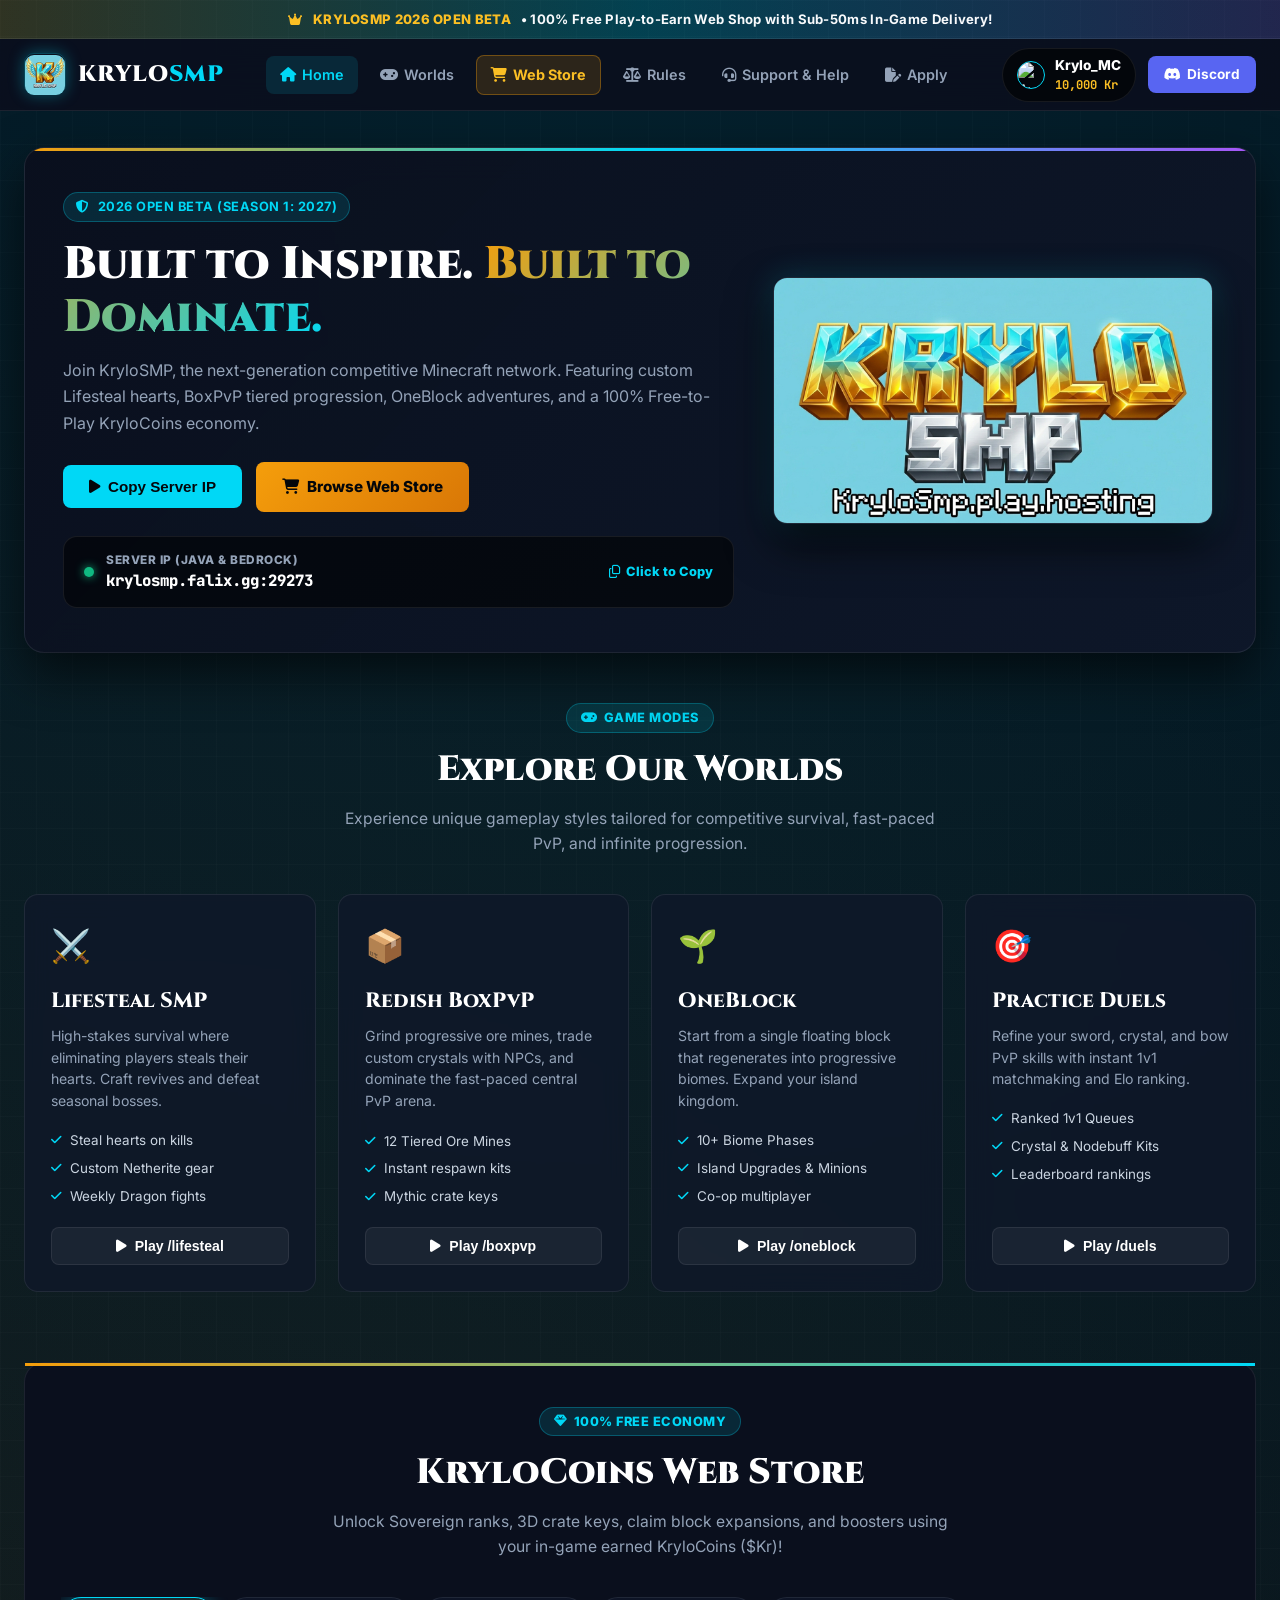
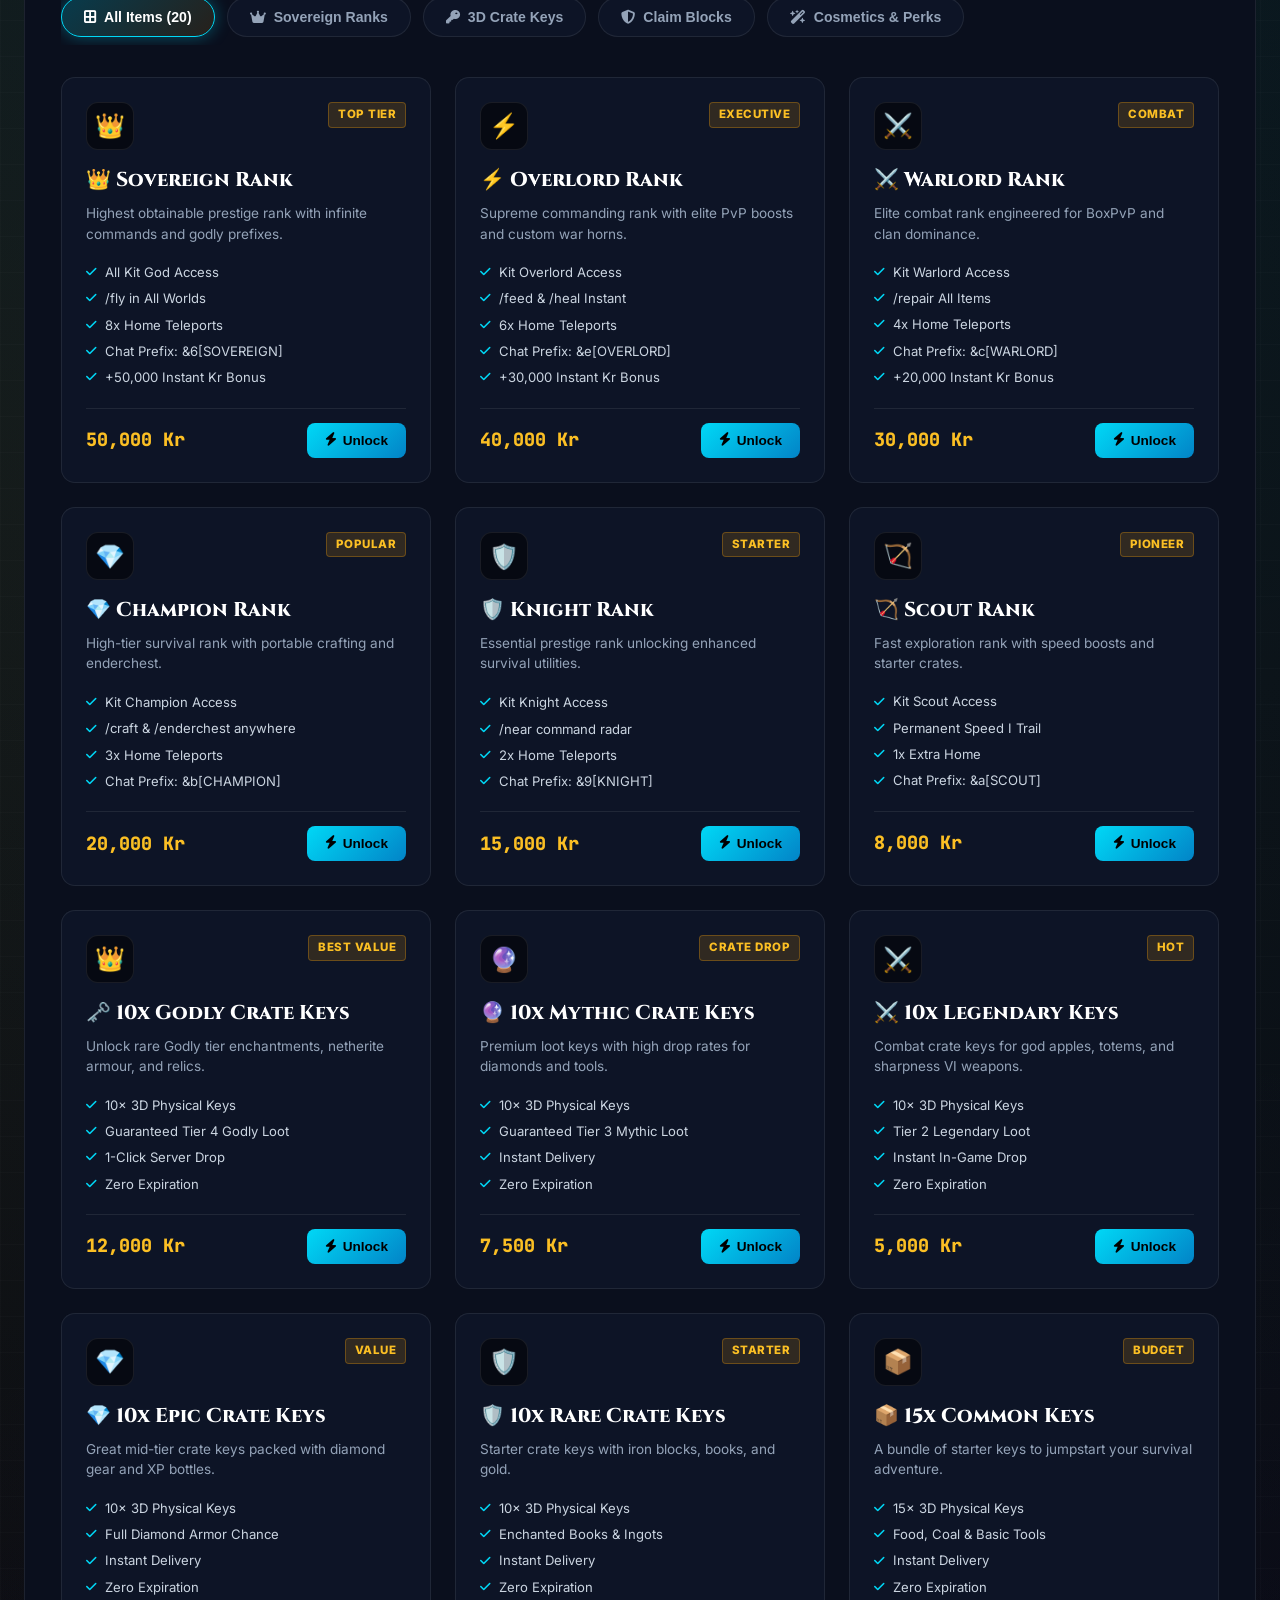
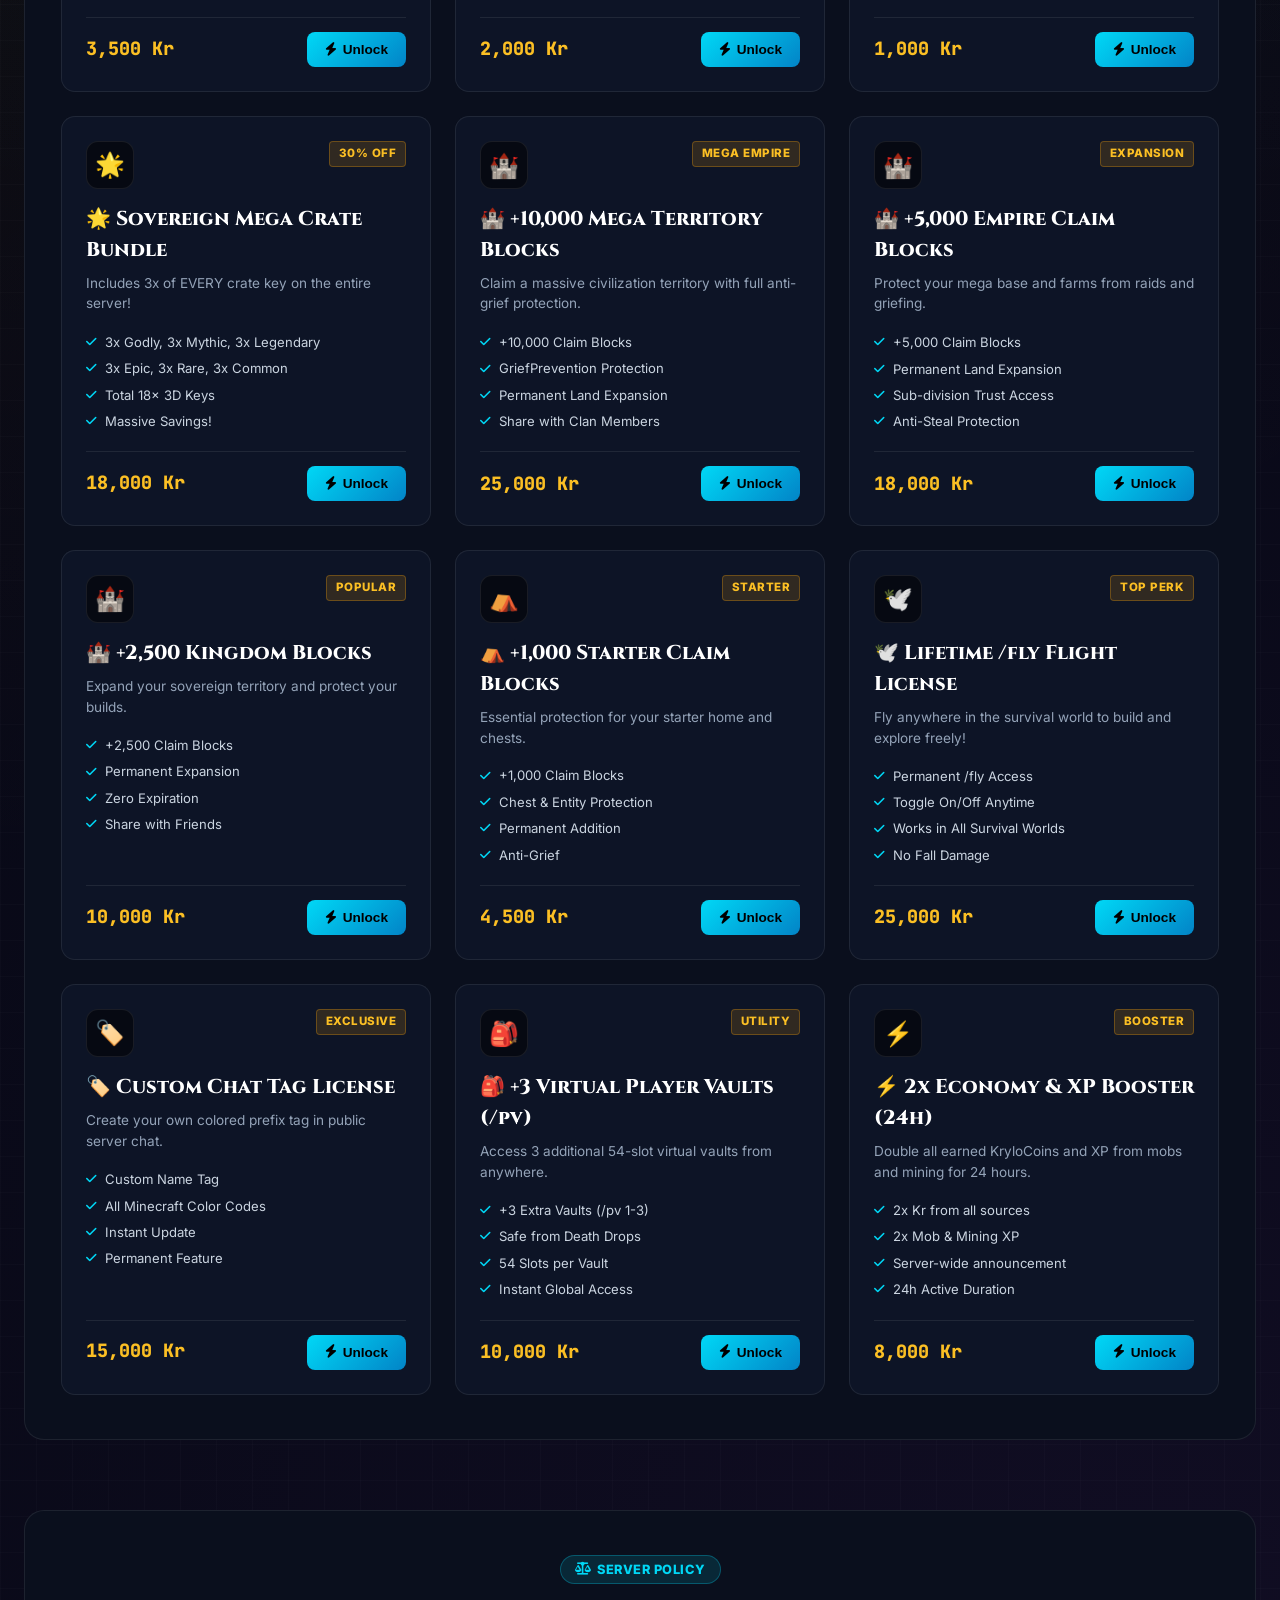
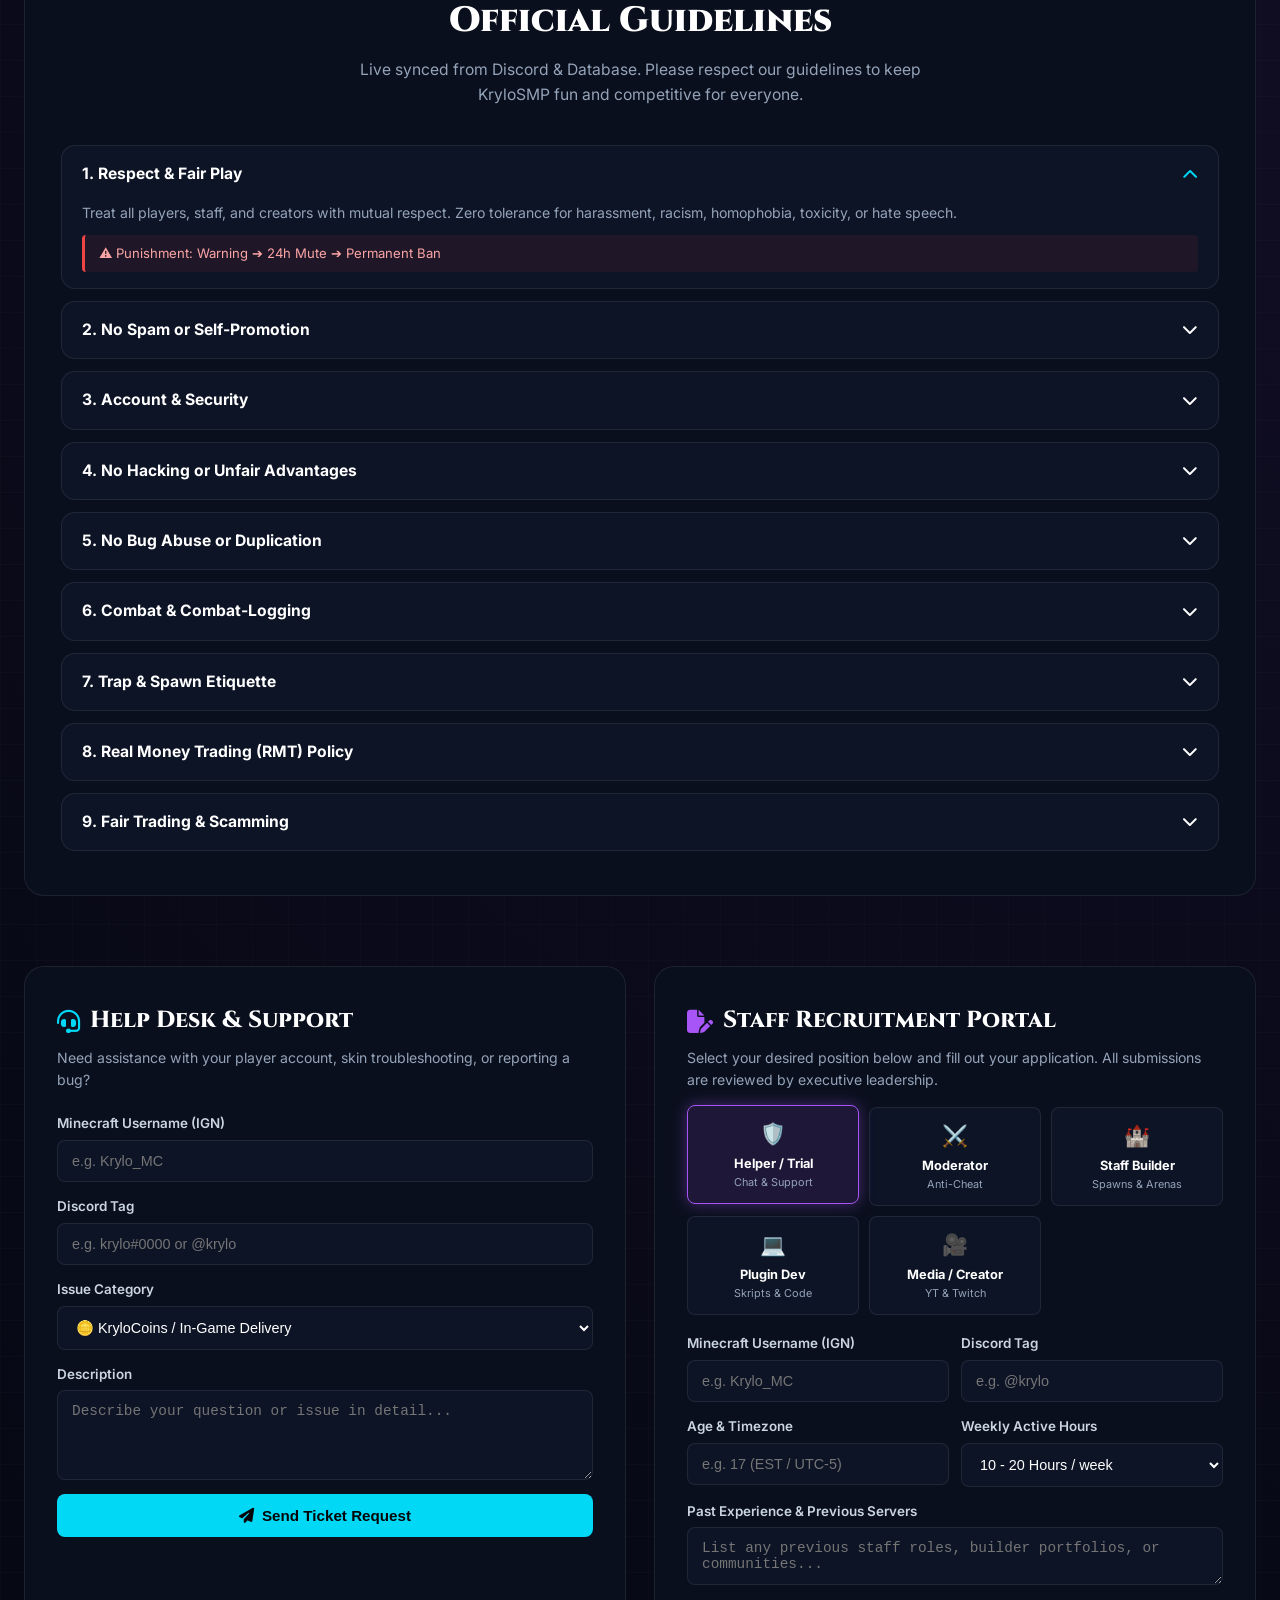
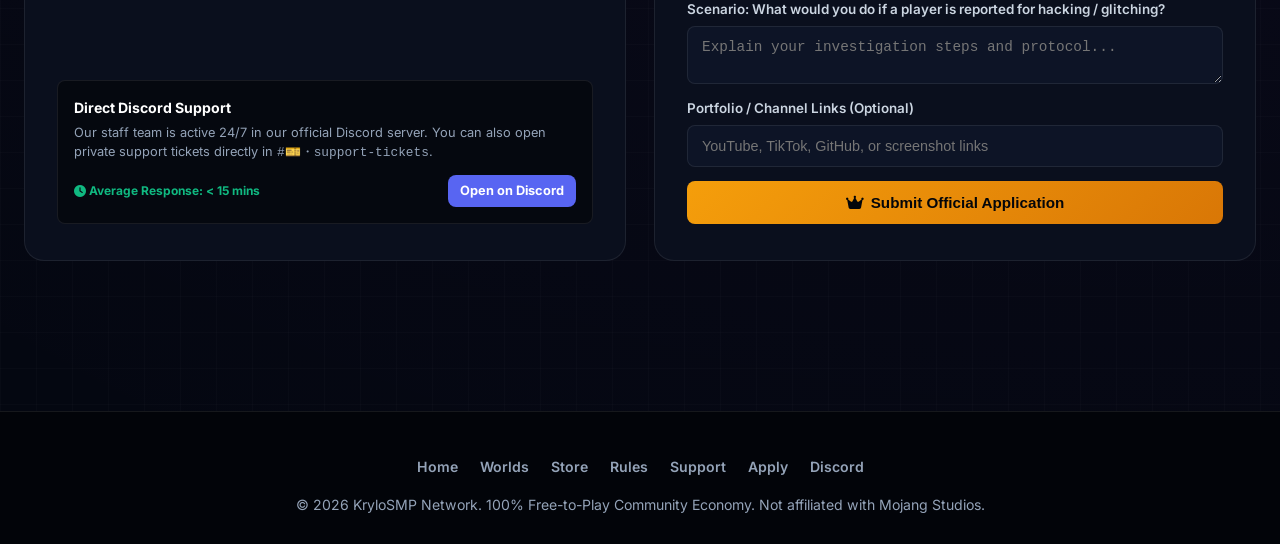
==== main-site/index.html @ c40fcbe2 "feat(store): merge official banner, 20 store items, worlds, rules, support, and recruitment portal" ====
<!DOCTYPE html>
<html lang="en">
<head>
  <meta charset="UTF-8">
  <meta name="viewport" content="width=device-width, initial-scale=1.0, maximum-scale=1.0, user-scalable=no">
  <title>KryloSMP Network | Official Minecraft Portal & Store</title>
  <link rel="icon" href="server-icon.png">
  
  <!-- Premium Fonts -->
  <link rel="preconnect" href="https://fonts.googleapis.com">
  <link rel="preconnect" href="https://fonts.gstatic.com" crossorigin>
  <link href="https://fonts.googleapis.com/css2?family=Cinzel:wght@700;800;900&family=Inter:wght@400;500;600;700;800;900&family=JetBrains+Mono:wght@500;700;800&display=swap" rel="stylesheet">
  <link rel="stylesheet" href="https://cdnjs.cloudflare.com/ajax/libs/font-awesome/6.5.1/css/all.min.css">
  <script src="https://cdn.jsdelivr.net/npm/canvas-confetti@1.9.3/dist/confetti.browser.min.js"></script>

  <style>
    :root {
      --bg-base: #040711;
      --bg-surface: #0a0f1d;
      --bg-card: rgba(15, 23, 42, 0.75);
      --bg-card-hover: rgba(30, 41, 59, 0.85);
      
      --cyan: #00d8f6;
      --cyan-light: #38bdf8;
      --cyan-soft: rgba(0, 216, 246, 0.12);
      --cyan-border: rgba(0, 216, 246, 0.28);
      --cyan-glow: rgba(0, 216, 246, 0.35);

      --gold: #f59e0b;
      --gold-light: #fbbf24;
      --gold-soft: rgba(245, 158, 11, 0.12);
      --gold-glow: rgba(245, 158, 11, 0.35);

      --purple: #a855f7;
      --purple-soft: rgba(168, 85, 247, 0.12);
      --purple-glow: rgba(168, 85, 247, 0.35);

      --green: #10b981;
      --green-glow: rgba(16, 185, 129, 0.3);
      --red: #ef4444;

      --text: #f8fafc;
      --text-muted: #94a3b8;
      --border: rgba(255, 255, 255, 0.08);
      --border-hover: rgba(0, 216, 246, 0.4);

      --radius-sm: 8px;
      --radius-md: 14px;
      --radius-lg: 20px;
      --max-w: 1280px;
    }

    * { margin: 0; padding: 0; box-sizing: border-box; -webkit-font-smoothing: antialiased; }
    html { scroll-behavior: smooth; }

    body {
      background-color: var(--bg-base);
      color: var(--text);
      font-family: 'Inter', -apple-system, sans-serif;
      min-height: 100vh;
      display: flex;
      flex-direction: column;
      overflow-x: hidden;
      line-height: 1.55;
      background-image: 
        radial-gradient(circle at 50% 0%, rgba(0, 216, 246, 0.12) 0%, transparent 50%),
        radial-gradient(circle at 10% 30%, rgba(245, 158, 11, 0.08) 0%, transparent 40%),
        radial-gradient(circle at 90% 70%, rgba(168, 85, 247, 0.08) 0%, transparent 45%),
        linear-gradient(rgba(255, 255, 255, 0.015) 1px, transparent 1px),
        linear-gradient(90deg, rgba(255, 255, 255, 0.015) 1px, transparent 1px);
      background-size: 100% 100%, 100% 100%, 100% 100%, 36px 36px, 36px 36px;
    }

    /* TOP TICKER BAR */
    .top-announcement {
      background: linear-gradient(90deg, rgba(245, 158, 11, 0.18) 0%, rgba(0, 216, 246, 0.18) 50%, rgba(168, 85, 247, 0.18) 100%);
      border-bottom: 1px solid var(--border);
      padding: 9px 16px;
      font-size: 0.82rem;
      font-weight: 700;
      text-align: center;
      display: flex;
      justify-content: center;
      align-items: center;
      gap: 10px;
      letter-spacing: 0.3px;
    }
    .top-announcement span { color: var(--gold-light); font-weight: 800; }

    /* HEADER */
    header {
      position: sticky;
      top: 0;
      z-index: 1000;
      background: rgba(10, 15, 29, 0.9);
      backdrop-filter: blur(20px);
      border-bottom: 1px solid var(--border);
      height: 72px;
      display: flex;
      align-items: center;
    }
    .nav-container {
      width: 100%;
      max-width: var(--max-w);
      margin: 0 auto;
      padding: 0 24px;
      display: flex;
      justify-content: space-between;
      align-items: center;
    }

    .brand {
      display: flex;
      align-items: center;
      gap: 12px;
      text-decoration: none;
    }
    .brand-logo {
      width: 42px;
      height: 42px;
      border-radius: 10px;
      border: 1px solid var(--cyan-border);
      box-shadow: 0 0 15px var(--cyan-glow);
      object-fit: cover;
    }
    .brand-text {
      font-family: 'Cinzel', serif;
      font-size: 1.4rem;
      font-weight: 900;
      color: #fff;
      letter-spacing: 1px;
    }
    .brand-text span { color: var(--cyan); }

    .desktop-menu {
      display: flex;
      align-items: center;
      gap: 8px;
      list-style: none;
    }
    .nav-link {
      text-decoration: none;
      color: var(--text-muted);
      font-size: 0.9rem;
      font-weight: 600;
      padding: 8px 14px;
      border-radius: var(--radius-sm);
      transition: 0.2s;
      display: flex;
      align-items: center;
      gap: 6px;
    }
    .nav-link:hover, .nav-link.active {
      color: #fff;
      background: var(--cyan-soft);
      color: var(--cyan);
    }
    .nav-link.store-btn {
      background: rgba(245, 158, 11, 0.15);
      color: var(--gold-light);
      border: 1px solid rgba(245, 158, 11, 0.35);
      font-weight: 700;
    }
    .nav-link.store-btn:hover {
      background: var(--gold);
      color: #04060a;
      box-shadow: 0 0 18px var(--gold-glow);
    }

    .nav-actions {
      display: flex;
      align-items: center;
      gap: 12px;
    }

    .user-pill {
      background: rgba(0, 0, 0, 0.6);
      border: 1px solid var(--border);
      padding: 6px 14px;
      border-radius: 30px;
      display: flex;
      align-items: center;
      gap: 10px;
      cursor: pointer;
      transition: 0.2s;
    }
    .user-pill:hover {
      border-color: var(--cyan);
      box-shadow: 0 0 15px var(--cyan-glow);
    }
    .user-avatar {
      width: 28px;
      height: 28px;
      border-radius: 50%;
      border: 1px solid var(--cyan);
      object-fit: cover;
    }
    .user-ign {
      font-size: 0.85rem;
      font-weight: 800;
      color: #fff;
    }
    .user-kc {
      font-family: 'JetBrains Mono', monospace;
      font-size: 0.76rem;
      color: var(--gold-light);
      font-weight: 700;
    }

    .btn-discord-nav {
      background: #5865F2;
      color: #fff;
      text-decoration: none;
      font-size: 0.85rem;
      font-weight: 700;
      padding: 8px 16px;
      border-radius: var(--radius-sm);
      display: inline-flex;
      align-items: center;
      gap: 6px;
      transition: 0.2s;
    }
    .btn-discord-nav:hover {
      background: #4752C4;
      box-shadow: 0 0 15px rgba(88, 101, 242, 0.4);
    }

    .btn-mobile-toggle {
      display: none;
      background: none;
      border: 1px solid var(--border);
      color: #fff;
      font-size: 1.2rem;
      padding: 8px 12px;
      border-radius: 8px;
      cursor: pointer;
    }

    .mobile-drawer {
      display: none;
      position: fixed;
      top: 72px;
      left: 0;
      width: 100%;
      background: var(--bg-surface);
      border-bottom: 1px solid var(--border);
      padding: 20px;
      flex-direction: column;
      gap: 10px;
      z-index: 999;
    }
    .mobile-drawer.active { display: flex; }
    .mobile-drawer .nav-link { font-size: 1rem; padding: 12px 16px; }

    /* MAIN */
    main {
      max-width: var(--max-w);
      width: 100%;
      margin: 0 auto;
      padding: 36px 24px 80px;
      flex: 1;
    }

    /* =================================================== */
    /* HERO BANNER SECTION (OFFICIAL BANNER INTEGRATION) */
    /* =================================================== */
    .hero-banner-card {
      background: linear-gradient(135deg, rgba(10, 15, 29, 0.95) 0%, rgba(15, 23, 42, 0.9) 100%);
      border: 1px solid var(--border);
      border-radius: var(--radius-lg);
      padding: 44px 38px;
      margin-bottom: 50px;
      display: grid;
      grid-template-columns: 1.2fr 0.8fr;
      gap: 36px;
      align-items: center;
      position: relative;
      overflow: hidden;
      backdrop-filter: blur(16px);
      box-shadow: 0 20px 50px rgba(0, 0, 0, 0.6);
    }
    .hero-banner-card::before {
      content: '';
      position: absolute;
      top: 0; left: 0; width: 100%; height: 3px;
      background: linear-gradient(90deg, var(--gold), var(--cyan), var(--purple));
    }

    .hero-badge-pill {
      display: inline-flex;
      align-items: center;
      gap: 8px;
      background: var(--cyan-soft);
      border: 1px solid var(--cyan-border);
      color: var(--cyan);
      font-size: 0.8rem;
      font-weight: 700;
      text-transform: uppercase;
      letter-spacing: 0.5px;
      padding: 4px 12px;
      border-radius: 20px;
      margin-bottom: 16px;
    }

    .hero-title {
      font-family: 'Cinzel', serif;
      font-size: 2.85rem;
      font-weight: 900;
      line-height: 1.15;
      margin-bottom: 14px;
      color: #fff;
    }
    .hero-title span {
      background: linear-gradient(135deg, #f59e0b 0%, #00d8f6 100%);
      -webkit-background-clip: text;
      -webkit-text-fill-color: transparent;
    }

    .hero-desc {
      color: var(--text-muted);
      font-size: 1rem;
      line-height: 1.65;
      margin-bottom: 26px;
    }

    .hero-cta-group {
      display: flex;
      align-items: center;
      gap: 14px;
      flex-wrap: wrap;
      margin-bottom: 24px;
    }

    .btn-primary {
      background: var(--cyan);
      color: #04060a;
      font-weight: 800;
      font-size: 0.95rem;
      padding: 13px 26px;
      border-radius: var(--radius-sm);
      text-decoration: none;
      display: inline-flex;
      align-items: center;
      gap: 8px;
      border: none;
      cursor: pointer;
      transition: all 0.2s ease;
    }
    .btn-primary:hover {
      background: #00c0dc;
      transform: translateY(-2px);
      box-shadow: 0 8px 24px var(--cyan-glow);
    }

    .btn-gold {
      background: linear-gradient(135deg, var(--gold), #d97706);
      color: #04060a;
      font-weight: 800;
      font-size: 0.95rem;
      padding: 13px 26px;
      border-radius: var(--radius-sm);
      text-decoration: none;
      display: inline-flex;
      align-items: center;
      gap: 8px;
      border: none;
      cursor: pointer;
      transition: all 0.2s ease;
    }
    .btn-gold:hover {
      transform: translateY(-2px);
      box-shadow: 0 8px 24px var(--gold-glow);
    }

    .ip-card-box {
      background: rgba(0, 0, 0, 0.55);
      border: 1px solid var(--border);
      border-radius: var(--radius-md);
      padding: 14px 20px;
      display: flex;
      justify-content: space-between;
      align-items: center;
      cursor: pointer;
      transition: 0.2s;
    }
    .ip-card-box:hover {
      border-color: var(--cyan);
      background: var(--cyan-soft);
      box-shadow: 0 0 20px var(--cyan-glow);
    }
    .ip-left {
      display: flex;
      align-items: center;
      gap: 12px;
    }
    .dot-online {
      width: 10px;
      height: 10px;
      border-radius: 50%;
      background: var(--green);
      box-shadow: 0 0 10px var(--green);
    }
    .ip-title {
      font-size: 0.74rem;
      color: var(--text-muted);
      text-transform: uppercase;
      font-weight: 800;
      letter-spacing: 0.5px;
    }
    .ip-val {
      font-family: 'JetBrains Mono', monospace;
      font-size: 0.98rem;
      font-weight: 800;
      color: #fff;
    }
    .ip-copy-btn {
      color: var(--cyan);
      font-size: 0.8rem;
      font-weight: 800;
      display: flex;
      align-items: center;
      gap: 6px;
    }

    .hero-banner-image-wrap {
      display: flex;
      justify-content: center;
      align-items: center;
      position: relative;
    }
    .hero-official-banner {
      width: 100%;
      max-width: 440px;
      border-radius: var(--radius-md);
      border: 1px solid var(--border);
      box-shadow: 0 20px 45px rgba(0, 0, 0, 0.7), 0 0 30px rgba(0, 216, 246, 0.2);
      transition: transform 0.3s ease;
      object-fit: cover;
    }
    .hero-official-banner:hover {
      transform: scale(1.02);
    }

    /* SECTION HEADERS */
    .section-head {
      text-align: center;
      margin-bottom: 38px;
    }
    .section-badge {
      display: inline-flex;
      align-items: center;
      gap: 6px;
      font-size: 0.8rem;
      font-weight: 800;
      text-transform: uppercase;
      color: var(--cyan);
      background: var(--cyan-soft);
      border: 1px solid var(--cyan-border);
      padding: 4px 14px;
      border-radius: 20px;
      margin-bottom: 10px;
      letter-spacing: 0.5px;
    }
    .section-title {
      font-family: 'Cinzel', serif;
      font-size: 2.2rem;
      font-weight: 900;
      color: #fff;
      margin-bottom: 8px;
    }
    .section-desc {
      color: var(--text-muted);
      font-size: 0.98rem;
      max-width: 620px;
      margin: 0 auto;
      line-height: 1.6;
    }

    /* =================================================== */
    /* WORLDS & GAMEMODES */
    /* =================================================== */
    .worlds-section {
      margin-bottom: 70px;
    }
    .grid-4 {
      display: grid;
      grid-template-columns: repeat(auto-fit, minmax(280px, 1fr));
      gap: 22px;
    }
    .card-mode {
      background: var(--bg-card);
      border: 1px solid var(--border);
      border-radius: var(--radius-md);
      padding: 26px;
      display: flex;
      flex-direction: column;
      justify-content: space-between;
      transition: 0.25s cubic-bezier(0.16, 1, 0.3, 1);
      backdrop-filter: blur(12px);
    }
    .card-mode:hover {
      border-color: var(--border-hover);
      transform: translateY(-5px);
      background: var(--bg-card-hover);
      box-shadow: 0 15px 35px rgba(0, 0, 0, 0.6), 0 0 20px var(--cyan-glow);
    }
    .mode-icon {
      font-size: 2rem;
      margin-bottom: 14px;
    }
    .mode-title {
      font-family: 'Cinzel', serif;
      font-size: 1.3rem;
      font-weight: 800;
      color: #fff;
      margin-bottom: 8px;
    }
    .mode-desc {
      font-size: 0.88rem;
      color: var(--text-muted);
      line-height: 1.55;
      margin-bottom: 18px;
    }
    .mode-tags {
      list-style: none;
      margin-bottom: 20px;
    }
    .mode-tags li {
      font-size: 0.84rem;
      color: #cbd5e1;
      margin-bottom: 7px;
      display: flex;
      align-items: center;
      gap: 8px;
    }
    .mode-tags li i {
      color: var(--cyan);
      font-size: 0.75rem;
    }
    .btn-card-action {
      width: 100%;
      background: rgba(255, 255, 255, 0.05);
      border: 1px solid var(--border);
      color: #fff;
      font-size: 0.88rem;
      font-weight: 700;
      padding: 10px;
      border-radius: var(--radius-sm);
      cursor: pointer;
      transition: 0.2s;
      display: inline-flex;
      align-items: center;
      justify-content: center;
      gap: 8px;
    }
    .btn-card-action:hover {
      background: var(--cyan);
      color: #04060a;
      border-color: var(--cyan);
      box-shadow: 0 0 15px var(--cyan-glow);
    }

    /* =================================================== */
    /* STORE CATALOG (PRO ORGANIZED) */
    /* =================================================== */
    .store-section {
      background: var(--bg-surface);
      border: 1px solid var(--border);
      border-radius: var(--radius-lg);
      padding: 44px 36px;
      margin-bottom: 70px;
      position: relative;
    }
    .store-section::before {
      content: '';
      position: absolute;
      top: 0; left: 0; width: 100%; height: 3px;
      background: linear-gradient(90deg, var(--gold), var(--cyan));
    }

    .category-tabs {
      display: flex;
      gap: 12px;
      margin-bottom: 32px;
      overflow-x: auto;
      padding-bottom: 8px;
    }
    .cat-btn {
      background: var(--bg-card);
      border: 1px solid var(--border);
      color: var(--text-muted);
      padding: 11px 22px;
      border-radius: 30px;
      font-size: 0.88rem;
      font-weight: 700;
      cursor: pointer;
      display: flex;
      align-items: center;
      gap: 8px;
      transition: 0.2s;
      white-space: nowrap;
    }
    .cat-btn.active, .cat-btn:hover {
      background: linear-gradient(135deg, rgba(0, 216, 246, 0.22) 0%, rgba(245, 158, 11, 0.12) 100%);
      border-color: var(--cyan);
      color: #fff;
      box-shadow: 0 0 16px var(--cyan-glow);
    }

    .store-grid {
      display: grid;
      grid-template-columns: repeat(auto-fill, minmax(285px, 1fr));
      gap: 24px;
    }
    .product-card {
      background: var(--bg-card);
      border: 1px solid var(--border);
      border-radius: var(--radius-md);
      padding: 24px;
      display: flex;
      flex-direction: column;
      justify-content: space-between;
      position: relative;
      transition: 0.25s cubic-bezier(0.16, 1, 0.3, 1);
      backdrop-filter: blur(12px);
    }
    .product-card:hover {
      transform: translateY(-5px);
      border-color: var(--border-hover);
      box-shadow: 0 15px 35px rgba(0, 0, 0, 0.7), 0 0 20px var(--cyan-glow);
      background: var(--bg-card-hover);
    }

    .p-header {
      display: flex;
      justify-content: space-between;
      align-items: flex-start;
      margin-bottom: 14px;
    }
    .p-icon {
      width: 48px;
      height: 48px;
      border-radius: 12px;
      background: rgba(0, 0, 0, 0.5);
      border: 1px solid var(--border);
      display: flex;
      align-items: center;
      justify-content: center;
      font-size: 1.5rem;
    }
    .p-tag {
      font-size: 0.72rem;
      font-weight: 800;
      padding: 3px 9px;
      border-radius: 4px;
      background: rgba(245, 158, 11, 0.15);
      color: var(--gold-light);
      border: 1px solid rgba(245, 158, 11, 0.3);
      text-transform: uppercase;
      letter-spacing: 0.5px;
    }

    .p-title {
      font-family: 'Cinzel', serif;
      font-size: 1.25rem;
      font-weight: 800;
      color: #fff;
      margin-bottom: 8px;
    }
    .p-desc {
      font-size: 0.85rem;
      color: var(--text-muted);
      line-height: 1.5;
      margin-bottom: 18px;
      flex: 1;
    }

    .p-perks-list {
      list-style: none;
      margin-bottom: 20px;
      display: flex;
      flex-direction: column;
      gap: 6px;
    }
    .p-perks-list li {
      font-size: 0.82rem;
      color: #cbd5e1;
      display: flex;
      align-items: center;
      gap: 8px;
    }
    .p-perks-list li i {
      color: var(--cyan);
      font-size: 0.75rem;
    }

    .p-price-row {
      display: flex;
      justify-content: space-between;
      align-items: center;
      padding-top: 14px;
      border-top: 1px solid var(--border);
    }
    .p-price-kc {
      font-family: 'JetBrains Mono', monospace;
      font-size: 1.15rem;
      font-weight: 800;
      color: var(--gold-light);
    }
    .btn-buy {
      background: linear-gradient(135deg, #00d8f6 0%, #0284c7 100%);
      color: #000;
      border: none;
      padding: 10px 18px;
      border-radius: var(--radius-sm);
      font-size: 0.85rem;
      font-weight: 800;
      cursor: pointer;
      display: flex;
      align-items: center;
      gap: 6px;
      transition: 0.2s;
    }
    .btn-buy:hover {
      filter: brightness(1.1);
      box-shadow: 0 0 15px var(--cyan-glow);
      transform: translateY(-1px);
    }

    /* =================================================== */
    /* RULES & POLICY SECTION */
    /* =================================================== */
    .rules-section {
      background: var(--bg-surface);
      border: 1px solid var(--border);
      border-radius: var(--radius-lg);
      padding: 44px 36px;
      margin-bottom: 70px;
    }
    .rules-list {
      display: flex;
      flex-direction: column;
      gap: 12px;
      margin-top: 24px;
    }
    .rule-card {
      background: var(--bg-card);
      border: 1px solid var(--border);
      border-radius: var(--radius-md);
      overflow: hidden;
      transition: 0.2s;
    }
    .rule-head {
      padding: 16px 20px;
      display: flex;
      justify-content: space-between;
      align-items: center;
      cursor: pointer;
      font-weight: 700;
      font-size: 0.98rem;
      color: #fff;
    }
    .rule-head:hover { color: var(--cyan); }
    .rule-body {
      padding: 0 20px 16px;
      font-size: 0.88rem;
      color: var(--text-muted);
      line-height: 1.6;
      display: none;
    }
    .rule-card.open .rule-body { display: block; }
    .rule-card.open .rule-icon { transform: rotate(180deg); color: var(--cyan); }
    .penalty-box {
      background: rgba(239, 68, 68, 0.08);
      border-left: 3px solid var(--red);
      padding: 8px 14px;
      border-radius: 4px;
      margin-top: 10px;
      color: #fca5a5;
      font-size: 0.82rem;
    }

    /* =================================================== */
    /* SPLIT GRID: SUPPORT & RECRUITMENT */
    /* =================================================== */
    .split-grid-2 {
      display: grid;
      grid-template-columns: 1fr 1fr;
      gap: 28px;
      margin-bottom: 70px;
    }
    .panel-box {
      background: var(--bg-surface);
      border: 1px solid var(--border);
      border-radius: var(--radius-lg);
      padding: 36px 32px;
      display: flex;
      flex-direction: column;
      justify-content: space-between;
    }
    .panel-box h3 {
      font-family: 'Cinzel', serif;
      font-size: 1.45rem;
      font-weight: 800;
      color: #fff;
      margin-bottom: 8px;
      display: flex;
      align-items: center;
      gap: 10px;
    }

    .form-group {
      display: flex;
      flex-direction: column;
      gap: 6px;
      margin-bottom: 14px;
    }
    .form-group label {
      font-size: 0.84rem;
      font-weight: 600;
      color: #cbd5e1;
    }
    .form-group input, .form-group select, .form-group textarea {
      background: var(--bg-card);
      border: 1px solid var(--border);
      border-radius: var(--radius-sm);
      padding: 12px 14px;
      color: #fff;
      font-size: 0.9rem;
      outline: none;
      transition: 0.2s;
    }
    .form-group input:focus, .form-group select:focus, .form-group textarea:focus {
      border-color: var(--cyan);
      box-shadow: 0 0 12px var(--cyan-soft);
    }

    /* Roles Selection in Apply */
    .role-selection-grid {
      display: grid;
      grid-template-columns: repeat(auto-fit, minmax(130px, 1fr));
      gap: 10px;
      margin-bottom: 18px;
    }
    .role-option-card {
      background: var(--bg-card);
      border: 1px solid var(--border);
      border-radius: var(--radius-sm);
      padding: 12px 8px;
      cursor: pointer;
      text-align: center;
      transition: all 0.2s ease;
    }
    .role-option-card:hover, .role-option-card.selected {
      border-color: var(--purple);
      background: var(--purple-soft);
      transform: translateY(-2px);
    }
    .role-option-card.selected {
      box-shadow: 0 0 15px rgba(168, 85, 247, 0.4);
    }
    .role-icon { font-size: 1.3rem; margin-bottom: 4px; }
    .role-title { font-size: 0.8rem; font-weight: 700; color: #fff; }
    .role-sub { font-size: 0.68rem; color: var(--text-muted); }

    /* CHECKOUT / SYNC MODAL */
    .modal-overlay {
      display: none;
      position: fixed;
      top: 0; left: 0; width: 100%; height: 100%;
      background: rgba(0, 0, 0, 0.85);
      backdrop-filter: blur(8px);
      z-index: 2000;
      justify-content: center;
      align-items: center;
      padding: 20px;
    }
    .modal-overlay.active { display: flex; }
    .modal-card {
      background: var(--bg-surface);
      border: 1px solid var(--border);
      border-radius: var(--radius-lg);
      padding: 36px 30px;
      max-width: 480px;
      width: 100%;
      position: relative;
      box-shadow: 0 25px 50px rgba(0, 0, 0, 0.8), 0 0 30px rgba(0, 216, 246, 0.25);
      animation: modalFadeIn 0.25s ease;
    }
    @keyframes modalFadeIn {
      from { transform: scale(0.95); opacity: 0; }
      to { transform: scale(1); opacity: 1; }
    }
    .modal-close {
      position: absolute;
      top: 18px; right: 18px;
      background: none; border: none;
      color: var(--text-muted); font-size: 1.3rem;
      cursor: pointer;
    }
    .modal-close:hover { color: #fff; }

    /* TOAST FEEDBACK */
    .toast-tray {
      position: fixed;
      bottom: 24px;
      right: 24px;
      z-index: 3000;
      display: flex;
      flex-direction: column;
      gap: 10px;
    }
    .toast {
      background: var(--bg-card);
      border: 1px solid var(--cyan-border);
      padding: 14px 20px;
      border-radius: var(--radius-sm);
      color: #fff;
      font-size: 0.88rem;
      display: flex;
      align-items: center;
      gap: 10px;
      box-shadow: 0 10px 30px rgba(0, 0, 0, 0.8);
      animation: toastIn 0.2s ease;
    }
    @keyframes toastIn {
      from { transform: translateY(12px); opacity: 0; }
      to { transform: translateY(0); opacity: 1; }
    }

    /* FOOTER */
    footer {
      border-top: 1px solid var(--border);
      padding: 44px 20px 28px;
      background: #020409;
      text-align: center;
      color: var(--text-muted);
      font-size: 0.88rem;
    }
    .f-links {
      display: flex;
      justify-content: center;
      gap: 22px;
      margin-bottom: 16px;
      flex-wrap: wrap;
    }
    .f-links a {
      color: var(--text-muted);
      text-decoration: none;
      font-weight: 600;
      transition: color 0.2s;
    }
    .f-links a:hover { color: var(--cyan); }

    /* RESPONSIVE */
    @media (max-width: 992px) {
      .hero-banner-card { grid-template-columns: 1fr; padding: 36px 24px; text-align: center; }
      .hero-cta-group { justify-content: center; }
      .hero-banner-image-wrap { display: none; }
      .split-grid-2 { grid-template-columns: 1fr; }
      .desktop-menu { display: none; }
      .btn-mobile-toggle { display: block; }
    }
    @media (max-width: 640px) {
      .hero-title { font-size: 2.1rem; }
      .section-title { font-size: 1.7rem; }
      .store-section, .rules-section, .panel-box { padding: 26px 18px; }
      .nav-actions .btn-discord-nav { display: none; }
    }
  </style>
</head>
<body>

  <!-- TOP TICKER -->
  <div class="top-announcement">
    <i class="fa-solid fa-crown" style="color: var(--gold-light);"></i>
    <span>KRYLOSMP 2026 OPEN BETA</span> • 100% Free Play-to-Earn Web Shop with Sub-50ms In-Game Delivery!
  </div>

  <!-- HEADER -->
  <header>
    <div class="nav-container">
      <a href="#home" class="brand">
        <img src="server-icon.png" alt="KryloSMP Logo" class="brand-logo">
        <div class="brand-text">KRYLO<span>SMP</span></div>
      </a>

      <!-- Desktop Nav -->
      <ul class="desktop-menu">
        <li><a href="#home" class="nav-link active"><i class="fa-solid fa-house"></i> Home</a></li>
        <li><a href="#worlds" class="nav-link"><i class="fa-solid fa-gamepad"></i> Worlds</a></li>
        <li><a href="#store" class="nav-link store-btn"><i class="fa-solid fa-cart-shopping"></i> Web Store</a></li>
        <li><a href="#rules" class="nav-link"><i class="fa-solid fa-scale-balanced"></i> Rules</a></li>
        <li><a href="#support" class="nav-link"><i class="fa-solid fa-headset"></i> Support & Help</a></li>
        <li><a href="#apply" class="nav-link"><i class="fa-solid fa-file-pen"></i> Apply</a></li>
      </ul>

      <!-- Nav Actions -->
      <div class="nav-actions">
        <div class="user-pill" onclick="openAuthModal()" title="Click to Switch / Sync Minecraft IGN">
          <img id="navAvatar" src="https://mc-heads.net/avatar/Krylo_MC/28" alt="Avatar" class="user-avatar">
          <div>
            <div class="user-ign" id="navIgn">Krylo_MC</div>
            <div class="user-kc" id="navKc">10,000 Kr</div>
          </div>
        </div>

        <a href="https://discord.gg/6vrEDTu3bx" target="_blank" class="btn-discord-nav">
          <i class="fa-brands fa-discord"></i> Discord
        </a>
        <button class="btn-mobile-toggle" onclick="toggleMobileNav()"><i class="fa-solid fa-bars"></i></button>
      </div>
    </div>
  </header>

  <!-- Mobile Drawer -->
  <div class="mobile-drawer" id="mobileDrawer">
    <a href="#home" class="nav-link" onclick="toggleMobileNav()"><i class="fa-solid fa-house"></i> Home</a>
    <a href="#worlds" class="nav-link" onclick="toggleMobileNav()"><i class="fa-solid fa-gamepad"></i> Worlds</a>
    <a href="#store" class="nav-link store-btn" onclick="toggleMobileNav()"><i class="fa-solid fa-cart-shopping"></i> Web Store</a>
    <a href="#rules" class="nav-link" onclick="toggleMobileNav()"><i class="fa-solid fa-scale-balanced"></i> Rules</a>
    <a href="#support" class="nav-link" onclick="toggleMobileNav()"><i class="fa-solid fa-headset"></i> Support & Help</a>
    <a href="#apply" class="nav-link" onclick="toggleMobileNav()"><i class="fa-solid fa-file-pen"></i> Apply for Staff</a>
    <a href="https://discord.gg/6vrEDTu3bx" target="_blank" class="btn-discord-nav" style="justify-content: center; margin-top: 10px;">
      <i class="fa-brands fa-discord"></i> Join Official Discord
    </a>
  </div>

  <main>
    <!-- ========================================== -->
    <!-- HERO SECTION (OFFICIAL BANNER INTEGRATION) -->
    <!-- ========================================== -->
    <section class="hero-banner-card" id="home">
      <div>
        <div class="hero-badge-pill">
          <i class="fa-solid fa-shield-halved"></i> 2026 Open Beta (Season 1: 2027)
        </div>
        <h1 class="hero-title">Built to Inspire. <span>Built to Dominate.</span></h1>
        <p class="hero-desc">Join KryloSMP, the next-generation competitive Minecraft network. Featuring custom Lifesteal hearts, BoxPvP tiered progression, OneBlock adventures, and a 100% Free-to-Play KryloCoins economy.</p>
        
        <div class="hero-cta-group">
          <button class="btn-primary" onclick="copyIp()">
            <i class="fa-solid fa-play"></i> Copy Server IP
          </button>
          <a href="#store" class="btn-gold">
            <i class="fa-solid fa-cart-shopping"></i> Browse Web Store
          </a>
        </div>

        <div class="ip-card-box" onclick="copyIp()" title="Click to copy server IP">
          <div class="ip-left">
            <div class="dot-online"></div>
            <div>
              <div class="ip-title">Server IP (Java & Bedrock)</div>
              <div class="ip-val" id="serverIpDisplay">krylosmp.falix.gg:29273</div>
            </div>
          </div>
          <div class="ip-copy-btn"><i class="fa-regular fa-copy"></i> Click to Copy</div>
        </div>
      </div>

      <div class="hero-banner-image-wrap">
        <img src="official_banner.jpg" alt="KryloSMP Official Banner" class="hero-official-banner" onerror="this.src='logo_wings.jpg'">
      </div>
    </section>

    <!-- ========================================== -->
    <!-- WORLDS SECTION -->
    <!-- ========================================== -->
    <section class="worlds-section" id="worlds">
      <div class="section-head">
        <span class="section-badge"><i class="fa-solid fa-gamepad"></i> Game Modes</span>
        <h2 class="section-title">Explore Our Worlds</h2>
        <p class="section-desc">Experience unique gameplay styles tailored for competitive survival, fast-paced PvP, and infinite progression.</p>
      </div>

      <div class="grid-4">
        <!-- ⚔️ Lifesteal SMP -->
        <div class="card-mode">
          <div>
            <div class="mode-icon">⚔️</div>
            <h3 class="mode-title">Lifesteal SMP</h3>
            <p class="mode-desc">High-stakes survival where eliminating players steals their hearts. Craft revives and defeat seasonal bosses.</p>
            <ul class="mode-tags">
              <li><i class="fa-solid fa-check"></i> Steal hearts on kills</li>
              <li><i class="fa-solid fa-check"></i> Custom Netherite gear</li>
              <li><i class="fa-solid fa-check"></i> Weekly Dragon fights</li>
            </ul>
          </div>
          <button class="btn-card-action" onclick="copyIp()"><i class="fa-solid fa-play"></i> Play /lifesteal</button>
        </div>

        <!-- 📦 BoxPvP -->
        <div class="card-mode">
          <div>
            <div class="mode-icon">📦</div>
            <h3 class="mode-title">Redish BoxPvP</h3>
            <p class="mode-desc">Grind progressive ore mines, trade custom crystals with NPCs, and dominate the fast-paced central PvP arena.</p>
            <ul class="mode-tags">
              <li><i class="fa-solid fa-check"></i> 12 Tiered Ore Mines</li>
              <li><i class="fa-solid fa-check"></i> Instant respawn kits</li>
              <li><i class="fa-solid fa-check"></i> Mythic crate keys</li>
            </ul>
          </div>
          <button class="btn-card-action" onclick="copyIp()"><i class="fa-solid fa-play"></i> Play /boxpvp</button>
        </div>

        <!-- 🌱 OneBlock -->
        <div class="card-mode">
          <div>
            <div class="mode-icon">🌱</div>
            <h3 class="mode-title">OneBlock</h3>
            <p class="mode-desc">Start from a single floating block that regenerates into progressive biomes. Expand your island kingdom.</p>
            <ul class="mode-tags">
              <li><i class="fa-solid fa-check"></i> 10+ Biome Phases</li>
              <li><i class="fa-solid fa-check"></i> Island Upgrades & Minions</li>
              <li><i class="fa-solid fa-check"></i> Co-op multiplayer</li>
            </ul>
          </div>
          <button class="btn-card-action" onclick="copyIp()"><i class="fa-solid fa-play"></i> Play /oneblock</button>
        </div>

        <!-- 🎯 Practice Duels -->
        <div class="card-mode">
          <div>
            <div class="mode-icon">🎯</div>
            <h3 class="mode-title">Practice Duels</h3>
            <p class="mode-desc">Refine your sword, crystal, and bow PvP skills with instant 1v1 matchmaking and Elo ranking.</p>
            <ul class="mode-tags">
              <li><i class="fa-solid fa-check"></i> Ranked 1v1 Queues</li>
              <li><i class="fa-solid fa-check"></i> Crystal & Nodebuff Kits</li>
              <li><i class="fa-solid fa-check"></i> Leaderboard rankings</li>
            </ul>
          </div>
          <button class="btn-card-action" onclick="copyIp()"><i class="fa-solid fa-play"></i> Play /duels</button>
        </div>
      </div>
    </section>

    <!-- ========================================== -->
    <!-- STORE CATALOG SECTION (PRO ORGANIZED) -->
    <!-- ========================================== -->
    <section class="store-section" id="store">
      <div class="section-head">
        <span class="section-badge"><i class="fa-solid fa-gem"></i> 100% Free Economy</span>
        <h2 class="section-title">KryloCoins Web Store</h2>
        <p class="section-desc">Unlock Sovereign ranks, 3D crate keys, claim block expansions, and boosters using your in-game earned KryloCoins ($Kr)!</p>
      </div>

      <!-- Category Filter Tabs -->
      <div class="category-tabs">
        <button class="cat-btn active" onclick="filterCategory('all', this)"><i class="fa-solid fa-border-all"></i> All Items (20)</button>
        <button class="cat-btn" onclick="filterCategory('ranks', this)"><i class="fa-solid fa-crown"></i> Sovereign Ranks</button>
        <button class="cat-btn" onclick="filterCategory('keys', this)"><i class="fa-solid fa-key"></i> 3D Crate Keys</button>
        <button class="cat-btn" onclick="filterCategory('claims', this)"><i class="fa-solid fa-shield-halved"></i> Claim Blocks</button>
        <button class="cat-btn" onclick="filterCategory('perks', this)"><i class="fa-solid fa-wand-magic-sparkles"></i> Cosmetics & Perks</button>
      </div>

      <!-- Store Grid -->
      <div class="store-grid" id="productGrid">
        <!-- Rendered dynamically by JavaScript -->
      </div>
    </section>

    <!-- ========================================== -->
    <!-- RULES & OFFICIAL GUIDELINES -->
    <!-- ========================================== -->
    <section class="rules-section" id="rules">
      <div class="section-head">
        <span class="section-badge"><i class="fa-solid fa-scale-balanced"></i> Server Policy</span>
        <h2 class="section-title">Official Guidelines</h2>
        <p class="section-desc">Live synced from Discord & Database. Please respect our guidelines to keep KryloSMP fun and competitive for everyone.</p>
      </div>

      <div class="rules-list" id="rulesContainer">
        <!-- 1. Respect & Fair Play -->
        <div class="rule-card open">
          <div class="rule-head" onclick="toggleRule(this)">
            <span>1. Respect & Fair Play</span>
            <i class="fa-solid fa-chevron-down rule-icon"></i>
          </div>
          <div class="rule-body">
            Treat all players, staff, and creators with mutual respect. Zero tolerance for harassment, racism, homophobia, toxicity, or hate speech.
            <div class="penalty-box">⚠️ Punishment: Warning ➔ 24h Mute ➔ Permanent Ban</div>
          </div>
        </div>

        <!-- 2. No Spam or Self-Promotion -->
        <div class="rule-card">
          <div class="rule-head" onclick="toggleRule(this)">
            <span>2. No Spam or Self-Promotion</span>
            <i class="fa-solid fa-chevron-down rule-icon"></i>
          </div>
          <div class="rule-body">
            Advertising other servers, unsolicited DMs, repetitive chat spam, and referral links are strictly prohibited.
            <div class="penalty-box">⚠️ Punishment: 12h Mute ➔ Permanent Mute</div>
          </div>
        </div>

        <!-- 3. Account & Security -->
        <div class="rule-card">
          <div class="rule-head" onclick="toggleRule(this)">
            <span>3. Account & Security</span>
            <i class="fa-solid fa-chevron-down rule-icon"></i>
          </div>
          <div class="rule-body">
            You are fully responsible for your account. Compromised accounts, ban evasion with alt accounts, and sharing logins are not permitted.
            <div class="penalty-box">⚠️ Punishment: Blacklist & IP Ban</div>
          </div>
        </div>

        <!-- 4. No Hacking or Unfair Advantages -->
        <div class="rule-card">
          <div class="rule-head" onclick="toggleRule(this)">
            <span>4. No Hacking or Unfair Advantages</span>
            <i class="fa-solid fa-chevron-down rule-icon"></i>
          </div>
          <div class="rule-body">
            X-Ray texture packs, Killaura, Fly, Speed, Auto-clickers (>15 CPS), Baritone bots, and unapproved mods are strictly banned.
            <div class="penalty-box">⚠️ Punishment: Instant 30-Day Ban ➔ Permanent Blacklist</div>
          </div>
        </div>

        <!-- 5. No Bug Abuse or Duplication -->
        <div class="rule-card">
          <div class="rule-head" onclick="toggleRule(this)">
            <span>5. No Bug Abuse or Duplication</span>
            <i class="fa-solid fa-chevron-down rule-icon"></i>
          </div>
          <div class="rule-body">
            Exploiting game glitches, item duping, crash exploits, or glitching through world borders is strictly forbidden. Disclose bugs in #support for massive rewards.
            <div class="penalty-box">⚠️ Punishment: Inventory Wipe + Permanent Ban</div>
          </div>
        </div>

        <!-- 6. Combat & Combat-Logging -->
        <div class="rule-card">
          <div class="rule-head" onclick="toggleRule(this)">
            <span>6. Combat & Combat-Logging</span>
            <i class="fa-solid fa-chevron-down rule-icon"></i>
          </div>
          <div class="rule-body">
            Disconnecting, teleporting, or quitting while in active PvP combat triggers automatic death and heart loss via our combat tag engine.
            <div class="penalty-box">⚠️ Punishment: Automatic Combat-Death & Heart Loss</div>
          </div>
        </div>

        <!-- 7. Trap & Spawn Etiquette -->
        <div class="rule-card">
          <div class="rule-head" onclick="toggleRule(this)">
            <span>7. Trap & Spawn Etiquette</span>
            <i class="fa-solid fa-chevron-down rule-icon"></i>
          </div>
          <div class="rule-body">
            Spawn trapping portals, killing players immediately at neutral hub warps, or building lag machines is prohibited.
            <div class="penalty-box">⚠️ Punishment: Structure Removal + 3-Day Ban</div>
          </div>
        </div>

        <!-- 8. Real Money Trading (RMT) Policy -->
        <div class="rule-card">
          <div class="rule-head" onclick="toggleRule(this)">
            <span>8. Real Money Trading (RMT) Policy</span>
            <i class="fa-solid fa-chevron-down rule-icon"></i>
          </div>
          <div class="rule-body">
            Trading in-game items, hearts, or KryloCoins (KC) for real-world currency outside official web links is strictly prohibited.
            <div class="penalty-box">⚠️ Punishment: Permanent Account Ban</div>
          </div>
        </div>

        <!-- 9. Fair Trading & Scamming -->
        <div class="rule-card">
          <div class="rule-head" onclick="toggleRule(this)">
            <span>9. Fair Trading & Scamming</span>
            <i class="fa-solid fa-chevron-down rule-icon"></i>
          </div>
          <div class="rule-body">
            Scamming players during agreed item trades or auction transactions is punishable.
            <div class="penalty-box">⚠️ Punishment: Trade Reversal + 7-Day Ban</div>
          </div>
        </div>
      </div>
    </section>

    <!-- ========================================== -->
    <!-- SUPPORT & RECRUITMENT SPLIT GRID -->
    <!-- ========================================== -->
    <div class="split-grid-2">
      <!-- 🎧 Support Desk -->
      <div class="panel-box" id="support">
        <div>
          <h3><i class="fa-solid fa-headset" style="color: var(--cyan);"></i> Help Desk & Support</h3>
          <p style="font-size: 0.88rem; color: var(--text-muted); margin-bottom: 22px;">Need assistance with your player account, skin troubleshooting, or reporting a bug?</p>

          <form onsubmit="submitSupportTicket(event)">
            <div class="form-group">
              <label>Minecraft Username (IGN)</label>
              <input type="text" id="ticketIgn" placeholder="e.g. Krylo_MC" required>
            </div>
            <div class="form-group">
              <label>Discord Tag</label>
              <input type="text" id="ticketDiscord" placeholder="e.g. krylo#0000 or @krylo" required>
            </div>
            <div class="form-group">
              <label>Issue Category</label>
              <select id="ticketCategory" required>
                <option value="delivery">🪙 KryloCoins / In-Game Delivery</option>
                <option value="account">👤 Account / Skin Loading</option>
                <option value="bug">🐛 Bug Report / Exploit Disclosure</option>
                <option value="general">❓ General Question</option>
              </select>
            </div>
            <div class="form-group">
              <label>Description</label>
              <textarea id="ticketDesc" rows="4" placeholder="Describe your question or issue in detail..." required></textarea>
            </div>

            <button type="submit" class="btn-primary" style="width: 100%; justify-content: center; padding: 13px;">
              <i class="fa-solid fa-paper-plane"></i> Send Ticket Request
            </button>
          </form>
        </div>

        <div style="margin-top: 26px; padding: 16px; background: rgba(0, 0, 0, 0.45); border: 1px solid var(--border); border-radius: var(--radius-sm);">
          <div style="font-weight: 700; font-size: 0.88rem; color: #fff; margin-bottom: 4px;">Direct Discord Support</div>
          <p style="font-size: 0.8rem; color: var(--text-muted); margin-bottom: 12px;">Our staff team is active 24/7 in our official Discord server. You can also open private support tickets directly in <code>#🎫・support-tickets</code>.</p>
          <div style="display: flex; justify-content: space-between; align-items: center;">
            <span style="font-size: 0.75rem; color: var(--green); font-weight: 700;"><i class="fa-solid fa-clock"></i> Average Response: &lt; 15 mins</span>
            <a href="https://discord.gg/6vrEDTu3bx" target="_blank" class="btn-discord-nav" style="padding: 6px 12px; font-size: 0.8rem;">
              Open on Discord
            </a>
          </div>
        </div>
      </div>

      <!-- 📝 Recruitment Portal -->
      <div class="panel-box" id="apply">
        <div>
          <h3><i class="fa-solid fa-file-pen" style="color: var(--purple);"></i> Staff Recruitment Portal</h3>
          <p style="font-size: 0.88rem; color: var(--text-muted); margin-bottom: 16px;">Select your desired position below and fill out your application. All submissions are reviewed by executive leadership.</p>

          <!-- Roles Selection -->
          <div class="role-selection-grid">
            <div class="role-option-card selected" onclick="selectRole('Helper', this)">
              <div class="role-icon">🛡️</div>
              <div class="role-title">Helper / Trial</div>
              <div class="role-sub">Chat & Support</div>
            </div>
            <div class="role-option-card" onclick="selectRole('Moderator', this)">
              <div class="role-icon">⚔️</div>
              <div class="role-title">Moderator</div>
              <div class="role-sub">Anti-Cheat</div>
            </div>
            <div class="role-option-card" onclick="selectRole('Builder', this)">
              <div class="role-icon">🏰</div>
              <div class="role-title">Staff Builder</div>
              <div class="role-sub">Spawns & Arenas</div>
            </div>
            <div class="role-option-card" onclick="selectRole('Developer', this)">
              <div class="role-icon">💻</div>
              <div class="role-title">Plugin Dev</div>
              <div class="role-sub">Skripts & Code</div>
            </div>
            <div class="role-option-card" onclick="selectRole('Creator', this)">
              <div class="role-icon">🎥</div>
              <div class="role-title">Media / Creator</div>
              <div class="role-sub">YT & Twitch</div>
            </div>
          </div>

          <form onsubmit="submitStaffApplication(event)">
            <input type="hidden" id="applyRole" value="Helper">

            <div style="display: grid; grid-template-columns: 1fr 1fr; gap: 12px;">
              <div class="form-group">
                <label>Minecraft Username (IGN)</label>
                <input type="text" id="applyIgn" placeholder="e.g. Krylo_MC" required>
              </div>
              <div class="form-group">
                <label>Discord Tag</label>
                <input type="text" id="applyDiscord" placeholder="e.g. @krylo" required>
              </div>
            </div>

            <div style="display: grid; grid-template-columns: 1fr 1fr; gap: 12px;">
              <div class="form-group">
                <label>Age & Timezone</label>
                <input type="text" id="applyAgeTz" placeholder="e.g. 17 (EST / UTC-5)" required>
              </div>
              <div class="form-group">
                <label>Weekly Active Hours</label>
                <select id="applyHours" required>
                  <option value="5-10">5 - 10 Hours / week</option>
                  <option value="10-20" selected>10 - 20 Hours / week</option>
                  <option value="20-35">20 - 35 Hours / week</option>
                  <option value="35+">35+ Hours / week (Dedicated)</option>
                </select>
              </div>
            </div>

            <div class="form-group">
              <label>Past Experience & Previous Servers</label>
              <textarea id="applyExperience" rows="2" placeholder="List any previous staff roles, builder portfolios, or communities..." required></textarea>
            </div>

            <div class="form-group">
              <label>Scenario: What would you do if a player is reported for hacking / glitching?</label>
              <textarea id="applyScenario" rows="2" placeholder="Explain your investigation steps and protocol..." required></textarea>
            </div>

            <div class="form-group">
              <label>Portfolio / Channel Links (Optional)</label>
              <input type="text" id="applyLinks" placeholder="YouTube, TikTok, GitHub, or screenshot links">
            </div>

            <button type="submit" class="btn-gold" style="width: 100%; justify-content: center; padding: 13px;">
              <i class="fa-solid fa-crown"></i> Submit Official Application
            </button>
          </form>
        </div>
      </div>
    </div>
  </main>

  <!-- ========================================== -->
  <!-- CHECKOUT MODAL -->
  <!-- ========================================== -->
  <div class="modal-overlay" id="checkoutModal">
    <div class="modal-card">
      <button class="modal-close" onclick="closeCheckout()"><i class="fa-solid fa-xmark"></i></button>
      
      <div style="text-align: center; margin-bottom: 20px;">
        <div id="mIcon" style="font-size: 2.6rem; margin-bottom: 8px;">👑</div>
        <h2 id="mTitle" style="font-family: 'Cinzel', serif; font-size: 1.6rem; color: #fff;">Sovereign Rank</h2>
        <div id="mPrice" style="font-family: 'JetBrains Mono', monospace; font-size: 1.25rem; font-weight: 800; color: var(--gold-light); margin-top: 4px;">50,000 Kr</div>
      </div>

      <div style="display: flex; gap: 16px; align-items: center; background: rgba(0,0,0,0.55); border: 1px solid var(--border); padding: 14px; border-radius: var(--radius-sm); margin-bottom: 20px;">
        <img id="mSkin" src="https://mc-heads.net/body/Krylo_MC/right" alt="Skin" style="height: 84px; object-fit: contain;">
        <div>
          <div style="font-size: 0.75rem; color: var(--text-muted); text-transform: uppercase; font-weight: 700;">Receiving Player:</div>
          <div id="mTargetIgn" style="font-size: 1.15rem; font-weight: 800; color: #fff;">Krylo_MC</div>
          <div style="font-size: 0.75rem; color: var(--green); margin-top: 4px; font-weight: 600;"><i class="fa-solid fa-bolt"></i> Auto-dispatched with sub-50ms sync</div>
        </div>
      </div>

      <form onsubmit="executeCheckout(event)">
        <div style="margin-bottom: 18px;">
          <label style="font-size: 0.82rem; font-weight: 700; color: var(--text-muted); margin-bottom: 6px; display: block;">Confirm Minecraft In-Game Name (IGN):</label>
          <input type="text" id="mIgnInput" required style="width: 100%; background: #000; border: 1px solid var(--border); color: #fff; padding: 12px 14px; border-radius: var(--radius-sm); font-weight: 700; font-size: 0.95rem;" oninput="updateModalSkin(this.value)">
        </div>

        <button type="submit" class="btn-buy" style="width: 100%; padding: 14px; justify-content: center; font-size: 1rem;">
          <i class="fa-solid fa-bolt"></i> Confirm & Unlock In-Game
        </button>
      </form>
    </div>
  </div>

  <!-- ========================================== -->
  <!-- AUTH / SWITCH IGN MODAL -->
  <!-- ========================================== -->
  <div class="modal-overlay" id="authModal">
    <div class="modal-card">
      <button class="modal-close" onclick="closeAuthModal()"><i class="fa-solid fa-xmark"></i></button>
      <div style="text-align: center; margin-bottom: 20px;">
        <div style="font-size: 2.2rem; margin-bottom: 8px;">🎮</div>
        <h2 style="font-family: 'Cinzel', serif; font-size: 1.5rem; color: #fff;">Set Active Player Account</h2>
        <p style="font-size: 0.85rem; color: var(--text-muted); margin-top: 4px;">Enter your Minecraft In-Game Name to link your session and sync delivery.</p>
      </div>

      <form onsubmit="saveAuthIgn(event)">
        <div style="margin-bottom: 18px;">
          <label style="font-size: 0.82rem; font-weight: 700; color: var(--text-muted); margin-bottom: 6px; display: block;">Minecraft Username (IGN):</label>
          <input type="text" id="authIgnInput" required placeholder="e.g. Krylo_MC or .BedrockUser" style="width: 100%; background: #000; border: 1px solid var(--border); color: #fff; padding: 12px 14px; border-radius: var(--radius-sm); font-weight: 700; font-size: 0.95rem;">
        </div>
        <button type="submit" class="btn-primary" style="width: 100%; justify-content: center; padding: 13px;">
          <i class="fa-solid fa-check"></i> Save & Sync Player
        </button>
      </form>
    </div>
  </div>

  <!-- TOAST FEEDBACK -->
  <div class="toast-tray" id="toastTray"></div>

  <!-- FOOTER -->
  <footer>
    <div class="f-links">
      <a href="#home">Home</a>
      <a href="#worlds">Worlds</a>
      <a href="#store">Store</a>
      <a href="#rules">Rules</a>
      <a href="#support">Support</a>
      <a href="#apply">Apply</a>
      <a href="https://discord.gg/6vrEDTu3bx" target="_blank">Discord</a>
    </div>
    <p>© 2026 KryloSMP Network. 100% Free-to-Play Community Economy. Not affiliated with Mojang Studios.</p>
  </footer>

  <script>
    // 20 OFFICIAL STORE PRODUCTS
    const PRODUCTS = [
      // --- 👑 RANKS ---
      { id: 'rank-sovereign', cat: 'ranks', name: '👑 Sovereign Rank', priceKc: 50000, tag: 'TOP TIER', icon: '👑', desc: 'Highest obtainable prestige rank with infinite commands and godly prefixes.', perks: ['All Kit God Access', '/fly in All Worlds', '8x Home Teleports', 'Chat Prefix: &6[SOVEREIGN]', '+50,000 Instant Kr Bonus'] },
      { id: 'rank-overlord', cat: 'ranks', name: '⚡ Overlord Rank', priceKc: 40000, tag: 'EXECUTIVE', icon: '⚡', desc: 'Supreme commanding rank with elite PvP boosts and custom war horns.', perks: ['Kit Overlord Access', '/feed & /heal Instant', '6x Home Teleports', 'Chat Prefix: &e[OVERLORD]', '+30,000 Instant Kr Bonus'] },
      { id: 'rank-warlord', cat: 'ranks', name: '⚔️ Warlord Rank', priceKc: 30000, tag: 'COMBAT', icon: '⚔️', desc: 'Elite combat rank engineered for BoxPvP and clan dominance.', perks: ['Kit Warlord Access', '/repair All Items', '4x Home Teleports', 'Chat Prefix: &c[WARLORD]', '+20,000 Instant Kr Bonus'] },
      { id: 'rank-champion', cat: 'ranks', name: '💎 Champion Rank', priceKc: 20000, tag: 'POPULAR', icon: '💎', desc: 'High-tier survival rank with portable crafting and enderchest.', perks: ['Kit Champion Access', '/craft & /enderchest anywhere', '3x Home Teleports', 'Chat Prefix: &b[CHAMPION]'] },
      { id: 'rank-knight', cat: 'ranks', name: '🛡️ Knight Rank', priceKc: 15000, tag: 'STARTER', icon: '🛡️', desc: 'Essential prestige rank unlocking enhanced survival utilities.', perks: ['Kit Knight Access', '/near command radar', '2x Home Teleports', 'Chat Prefix: &9[KNIGHT]'] },
      { id: 'rank-scout', cat: 'ranks', name: '🏹 Scout Rank', priceKc: 8000, tag: 'PIONEER', icon: '🏹', desc: 'Fast exploration rank with speed boosts and starter crates.', perks: ['Kit Scout Access', 'Permanent Speed I Trail', '1x Extra Home', 'Chat Prefix: &a[SCOUT]'] },

      // --- 🗝️ 3D CRATE KEYS ---
      { id: 'crates-godly', cat: 'keys', name: '🗝️ 10x Godly Crate Keys', priceKc: 12000, tag: 'BEST VALUE', icon: '👑', desc: 'Unlock rare Godly tier enchantments, netherite armour, and relics.', perks: ['10x 3D Physical Keys', 'Guaranteed Tier 4 Godly Loot', '1-Click Server Drop', 'Zero Expiration'] },
      { id: 'crates-mythic', cat: 'keys', name: '🔮 10x Mythic Crate Keys', priceKc: 7500, tag: 'CRATE DROP', icon: '🔮', desc: 'Premium loot keys with high drop rates for diamonds and tools.', perks: ['10x 3D Physical Keys', 'Guaranteed Tier 3 Mythic Loot', 'Instant Delivery', 'Zero Expiration'] },
      { id: 'crates-legendary', cat: 'keys', name: '⚔️ 10x Legendary Keys', priceKc: 5000, tag: 'HOT', icon: '⚔️', desc: 'Combat crate keys for god apples, totems, and sharpness VI weapons.', perks: ['10x 3D Physical Keys', 'Tier 2 Legendary Loot', 'Instant In-Game Drop', 'Zero Expiration'] },
      { id: 'crates-epic', cat: 'keys', name: '💎 10x Epic Crate Keys', priceKc: 3500, tag: 'VALUE', icon: '💎', desc: 'Great mid-tier crate keys packed with diamond gear and XP bottles.', perks: ['10x 3D Physical Keys', 'Full Diamond Armor Chance', 'Instant Delivery', 'Zero Expiration'] },
      { id: 'crates-rare', cat: 'keys', name: '🛡️ 10x Rare Crate Keys', priceKc: 2000, tag: 'STARTER', icon: '🛡️', desc: 'Starter crate keys with iron blocks, books, and gold.', perks: ['10x 3D Physical Keys', 'Enchanted Books & Ingots', 'Instant Delivery', 'Zero Expiration'] },
      { id: 'crates-common', cat: 'keys', name: '📦 15x Common Keys', priceKc: 1000, tag: 'BUDGET', icon: '📦', desc: 'A bundle of starter keys to jumpstart your survival adventure.', perks: ['15x 3D Physical Keys', 'Food, Coal & Basic Tools', 'Instant Delivery', 'Zero Expiration'] },
      { id: 'crates-megabundle', cat: 'keys', name: '🌟 Sovereign Mega Crate Bundle', priceKc: 18000, tag: '30% OFF', icon: '🌟', desc: 'Includes 3x of EVERY crate key on the entire server!', perks: ['3x Godly, 3x Mythic, 3x Legendary', '3x Epic, 3x Rare, 3x Common', 'Total 18x 3D Keys', 'Massive Savings!'] },

      // --- 🏰 CLAIM BLOCKS & TERRITORY ---
      { id: 'claims-mega', cat: 'claims', name: '🏰 +10,000 Mega Territory Blocks', priceKc: 25000, tag: 'MEGA EMPIRE', icon: '🏰', desc: 'Claim a massive civilization territory with full anti-grief protection.', perks: ['+10,000 Claim Blocks', 'GriefPrevention Protection', 'Permanent Land Expansion', 'Share with Clan Members'] },
      { id: 'claims-empire', cat: 'claims', name: '🏰 +5,000 Empire Claim Blocks', priceKc: 18000, tag: 'EXPANSION', icon: '🏰', desc: 'Protect your mega base and farms from raids and griefing.', perks: ['+5,000 Claim Blocks', 'Permanent Land Expansion', 'Sub-division Trust Access', 'Anti-Steal Protection'] },
      { id: 'claims-kingdom', cat: 'claims', name: '🏰 +2,500 Kingdom Blocks', priceKc: 10000, tag: 'POPULAR', icon: '🏰', desc: 'Expand your sovereign territory and protect your builds.', perks: ['+2,500 Claim Blocks', 'Permanent Expansion', 'Zero Expiration', 'Share with Friends'] },
      { id: 'claims-starter', cat: 'claims', name: '⛺ +1,000 Starter Claim Blocks', priceKc: 4500, tag: 'STARTER', icon: '⛺', desc: 'Essential protection for your starter home and chests.', perks: ['+1,000 Claim Blocks', 'Chest & Entity Protection', 'Permanent Addition', 'Anti-Grief'] },

      // --- ✨ COSMETICS & PERKS ---
      { id: 'perk-fly', cat: 'perks', name: '🕊️ Lifetime /fly Flight License', priceKc: 25000, tag: 'TOP PERK', icon: '🕊️', desc: 'Fly anywhere in the survival world to build and explore freely!', perks: ['Permanent /fly Access', 'Toggle On/Off Anytime', 'Works in All Survival Worlds', 'No Fall Damage'] },
      { id: 'perk-tag', cat: 'perks', name: '🏷️ Custom Chat Tag License', priceKc: 15000, tag: 'EXCLUSIVE', icon: '🏷️', desc: 'Create your own colored prefix tag in public server chat.', perks: ['Custom Name Tag', 'All Minecraft Color Codes', 'Instant Update', 'Permanent Feature'] },
      { id: 'perk-vaults', cat: 'perks', name: '🎒 +3 Virtual Player Vaults (/pv)', priceKc: 10000, tag: 'UTILITY', icon: '🎒', desc: 'Access 3 additional 54-slot virtual vaults from anywhere.', perks: ['+3 Extra Vaults (/pv 1-3)', 'Safe from Death Drops', '54 Slots per Vault', 'Instant Global Access'] },
      { id: 'perk-booster', cat: 'perks', name: '⚡ 2x Economy & XP Booster (24h)', priceKc: 8000, tag: 'BOOSTER', icon: '⚡', desc: 'Double all earned KryloCoins and XP from mobs and mining for 24 hours.', perks: ['2x Kr from all sources', '2x Mob & Mining XP', 'Server-wide announcement', '24h Active Duration'] }
    ];

    let selectedProduct = null;
    let activeIgn = localStorage.getItem('krylo_active_ign') || 'Krylo_MC';

    function init() {
      updateUserPill();
      renderProducts('all');
    }

    function updateUserPill() {
      const clean = activeIgn.replace(/^\./, '').trim().replace(/\s+/g, '_');
      document.getElementById('navIgn').innerText = activeIgn;
      document.getElementById('navAvatar').src = `https://mc-heads.net/avatar/${encodeURIComponent(clean)}/28`;
      
      const isOwner = localStorage.getItem('krylo_owner_verified') === 'true';
      document.getElementById('navKc').innerText = isOwner ? '∞ INF Kr' : '10,000 Kr';
    }

    function renderProducts(cat) {
      const grid = document.getElementById('productGrid');
      const filtered = cat === 'all' ? PRODUCTS : PRODUCTS.filter(p => p.cat === cat);

      grid.innerHTML = filtered.map(p => `
        <div class="product-card">
          <div>
            <div class="p-header">
              <div class="p-icon">${p.icon}</div>
              <span class="p-tag">${p.tag}</span>
            </div>
            <h3 class="p-title">${p.name}</h3>
            <p class="p-desc">${p.desc}</p>
            <ul class="p-perks-list">
              ${p.perks.map(perk => `<li><i class="fa-solid fa-check"></i> ${perk}</li>`).join('')}
            </ul>
          </div>
          <div class="p-price-row">
            <div class="p-price-kc">${p.priceKc.toLocaleString()} Kr</div>
            <button class="btn-buy" onclick="openCheckout('${p.id}')"><i class="fa-solid fa-bolt"></i> Unlock</button>
          </div>
        </div>
      `).join('');
    }

    function filterCategory(cat, btn) {
      document.querySelectorAll('.cat-btn').forEach(b => b.classList.remove('active'));
      if (btn) btn.classList.add('active');
      renderProducts(cat);
    }

    function openCheckout(id) {
      selectedProduct = PRODUCTS.find(p => p.id === id);
      if (!selectedProduct) return;

      document.getElementById('mIcon').innerText = selectedProduct.icon;
      document.getElementById('mTitle').innerText = selectedProduct.name;
      document.getElementById('mPrice').innerText = `${selectedProduct.priceKc.toLocaleString()} Kr`;
      document.getElementById('mIgnInput').value = activeIgn;
      updateModalSkin(activeIgn);

      document.getElementById('checkoutModal').classList.add('active');
    }

    function closeCheckout() {
      document.getElementById('checkoutModal').classList.remove('active');
    }

    function updateModalSkin(ign) {
      const clean = (ign || 'Steve').replace(/^\./, '').trim().replace(/\s+/g, '_');
      document.getElementById('mTargetIgn').innerText = ign || 'Player';
      document.getElementById('mSkin').src = `https://mc-heads.net/body/${encodeURIComponent(clean)}/right`;
    }

    async function executeCheckout(e) {
      e.preventDefault();
      const ign = document.getElementById('mIgnInput').value.trim();
      if (!ign) return;
      
      activeIgn = ign;
      localStorage.setItem('krylo_active_ign', ign);
      updateUserPill();
      closeCheckout();

      const orderId = 'KRYLO-ORD-' + Math.floor(1000 + Math.random() * 9000);

      // Async sync to SheetDB
      try {
        fetch('https://sheetdb.io/api/v1/wqiphi0bug49j', {
          method: 'POST',
          headers: { 'Content-Type': 'application/json' },
          body: JSON.stringify({
            data: [{
              date: new Date().toISOString().replace('T', ' ').slice(0, 19),
              username: ign,
              discord_id: 'WebPortal-Live',
              items: `${selectedProduct.name} (${orderId})`,
              final_total: `${selectedProduct.priceKc.toLocaleString()} Kr`,
              promo_code: 'FREE-EARNED',
              tax_amount: '0',
              client_ip: 'WebStore-Player'
            }]
          })
        }).catch(() => {});
      } catch (_) {}

      if (typeof confetti === 'function') {
        confetti({ particleCount: 140, spread: 80, origin: { y: 0.6 } });
      }

      showToast(`🎉 Dispatched ${selectedProduct.name} to ${ign}! Order: ${orderId}`);
    }

    function openAuthModal() {
      document.getElementById('authIgnInput').value = activeIgn;
      document.getElementById('authModal').classList.add('active');
    }

    function closeAuthModal() {
      document.getElementById('authModal').classList.remove('active');
    }

    function saveAuthIgn(e) {
      e.preventDefault();
      const ign = document.getElementById('authIgnInput').value.trim();
      if (!ign) return;
      activeIgn = ign;
      localStorage.setItem('krylo_active_ign', ign);
      updateUserPill();
      closeAuthModal();
      showToast(`✅ Synced active player as ${ign}!`);
    }

    function toggleRule(header) {
      const card = header.closest('.rule-card');
      card.classList.toggle('open');
    }

    function selectRole(role, card) {
      document.querySelectorAll('.role-option-card').forEach(c => c.classList.remove('selected'));
      card.classList.add('selected');
      document.getElementById('applyRole').value = role;
    }

    async function submitSupportTicket(e) {
      e.preventDefault();
      const ign = document.getElementById('ticketIgn').value.trim();
      const discord = document.getElementById('ticketDiscord').value.trim();
      const category = document.getElementById('ticketCategory').value;
      const desc = document.getElementById('ticketDesc').value.trim();

      const ticketId = 'TICKET-' + Math.floor(1000 + Math.random() * 9000);

      // Async sync to SheetDB
      try {
        fetch('https://sheetdb.io/api/v1/wqiphi0bug49j', {
          method: 'POST',
          headers: { 'Content-Type': 'application/json' },
          body: JSON.stringify({
            data: [{
              date: new Date().toISOString().replace('T', ' ').slice(0, 19),
              username: ign,
              discord_id: discord,
              items: `[Support Ticket #${ticketId}] [${category}] ${desc}`,
              final_total: '0 Kr',
              promo_code: 'TICKET-SUBMIT',
              tax_amount: '0',
              client_ip: 'WebHelpDesk'
            }]
          })
        }).catch(() => {});
      } catch (_) {}

      e.target.reset();
      showToast(`🎫 Ticket #${ticketId} submitted! Staff will reach out on Discord.`);
    }

    async function submitStaffApplication(e) {
      e.preventDefault();
      const role = document.getElementById('applyRole').value;
      const ign = document.getElementById('applyIgn').value.trim();
      const discord = document.getElementById('applyDiscord').value.trim();
      const ageTz = document.getElementById('applyAgeTz').value.trim();
      const hours = document.getElementById('applyHours').value;
      const exp = document.getElementById('applyExperience').value.trim();
      const scenario = document.getElementById('applyScenario').value.trim();
      const links = document.getElementById('applyLinks').value.trim();

      const appId = 'APP-' + Math.floor(1000 + Math.random() * 9000);

      // Async sync to SheetDB
      try {
        fetch('https://sheetdb.io/api/v1/wqiphi0bug49j', {
          method: 'POST',
          headers: { 'Content-Type': 'application/json' },
          body: JSON.stringify({
            data: [{
              date: new Date().toISOString().replace('T', ' ').slice(0, 19),
              username: ign,
              discord_id: discord,
              items: `[Staff App #${appId}] [Role: ${role}] [Age/TZ: ${ageTz}] [Hours: ${hours}] [Exp: ${exp}] [Scenario: ${scenario}] [Links: ${links}]`,
              final_total: '0 Kr',
              promo_code: 'STAFF-APPLICATION',
              tax_amount: '0',
              client_ip: 'WebRecruitment'
            }]
          })
        }).catch(() => {});
      } catch (_) {}

      e.target.reset();
      showToast(`👑 Application #${appId} for ${role} submitted! Leadership will review it.`);
    }

    function copyIp() {
      navigator.clipboard.writeText('krylosmp.falix.gg:29273');
      showToast('📋 Copied krylosmp.falix.gg:29273 to clipboard!');
    }

    function toggleMobileNav() {
      document.getElementById('mobileDrawer').classList.toggle('active');
    }

    function showToast(msg) {
      const tray = document.getElementById('toastTray');
      const t = document.createElement('div');
      t.className = 'toast';
      t.innerHTML = `<i class="fa-solid fa-circle-check" style="color: var(--cyan);"></i> ${msg}`;
      tray.appendChild(t);
      setTimeout(() => {
        t.style.opacity = '0';
        t.style.transform = 'translateY(10px)';
        t.style.transition = '0.3s';
        setTimeout(() => t.remove(), 300);
      }, 3500);
    }

    window.onload = init;
  </script>
</body>
</html>
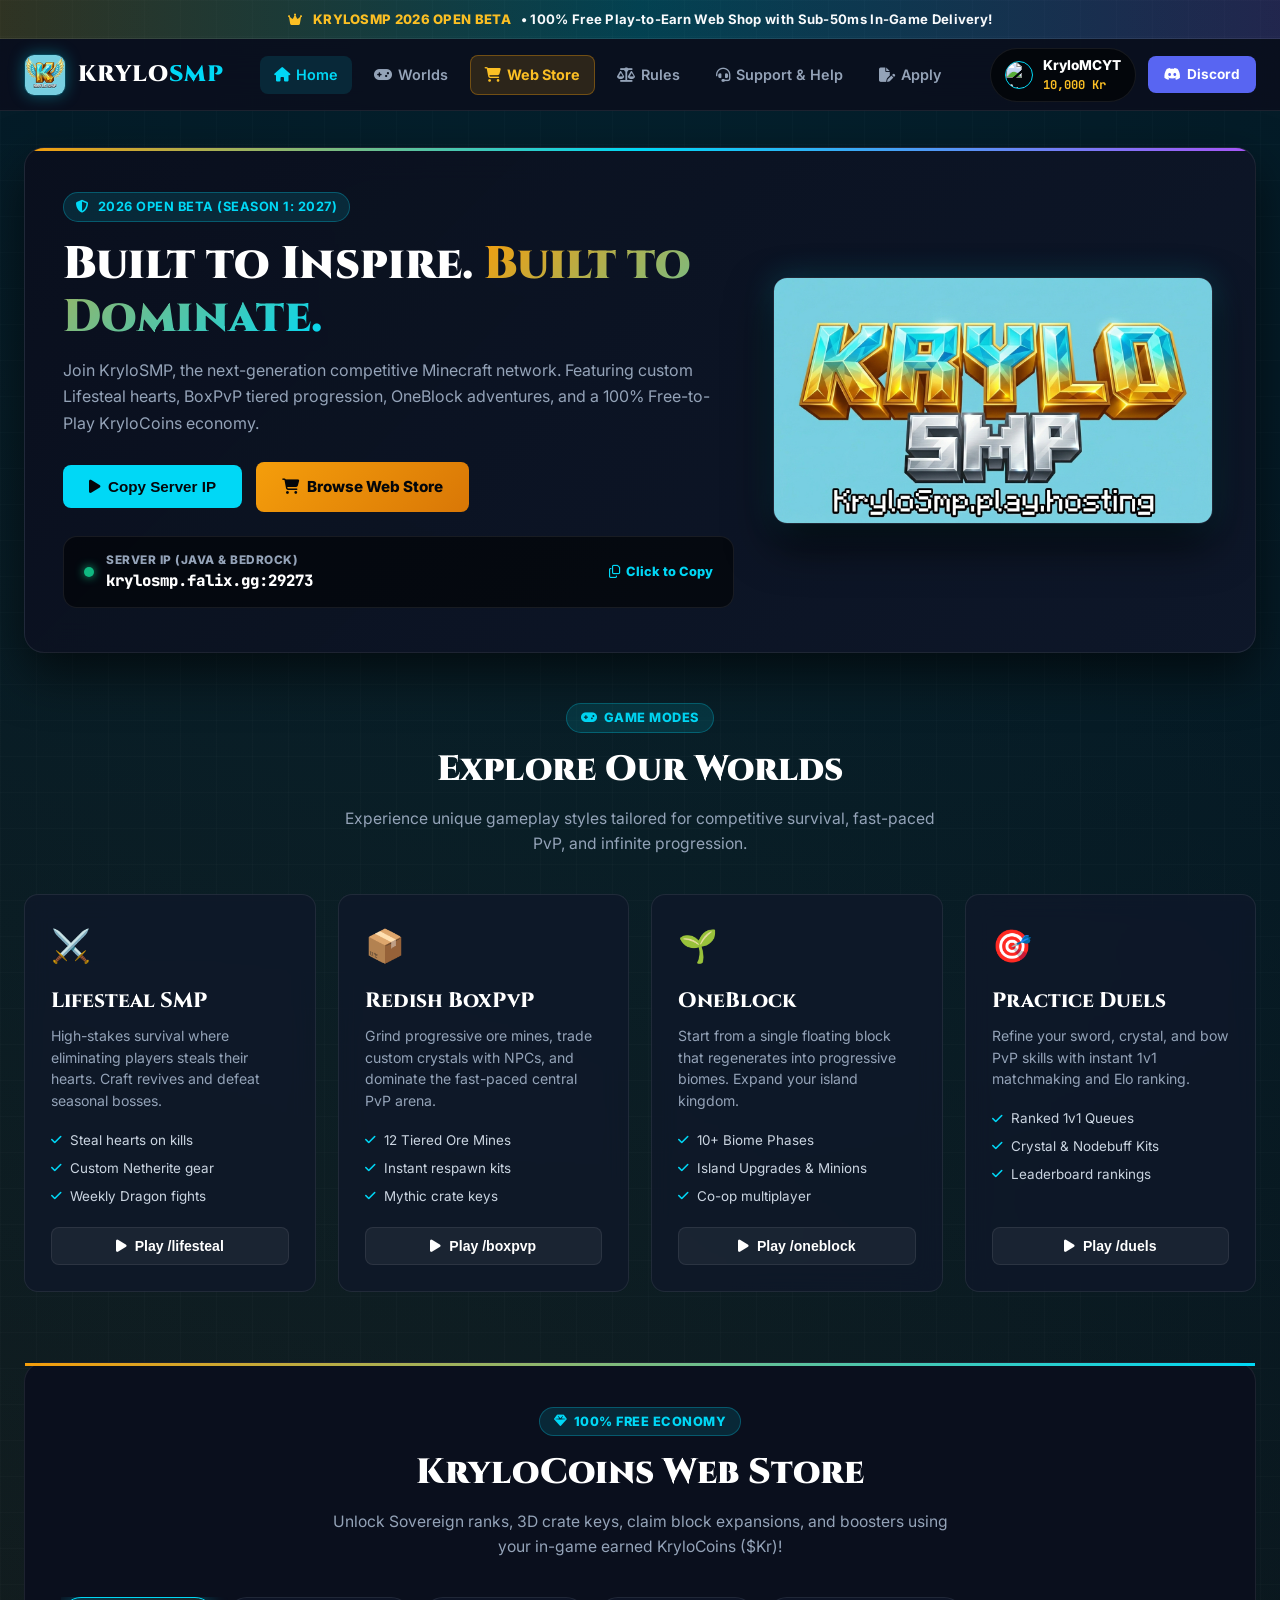
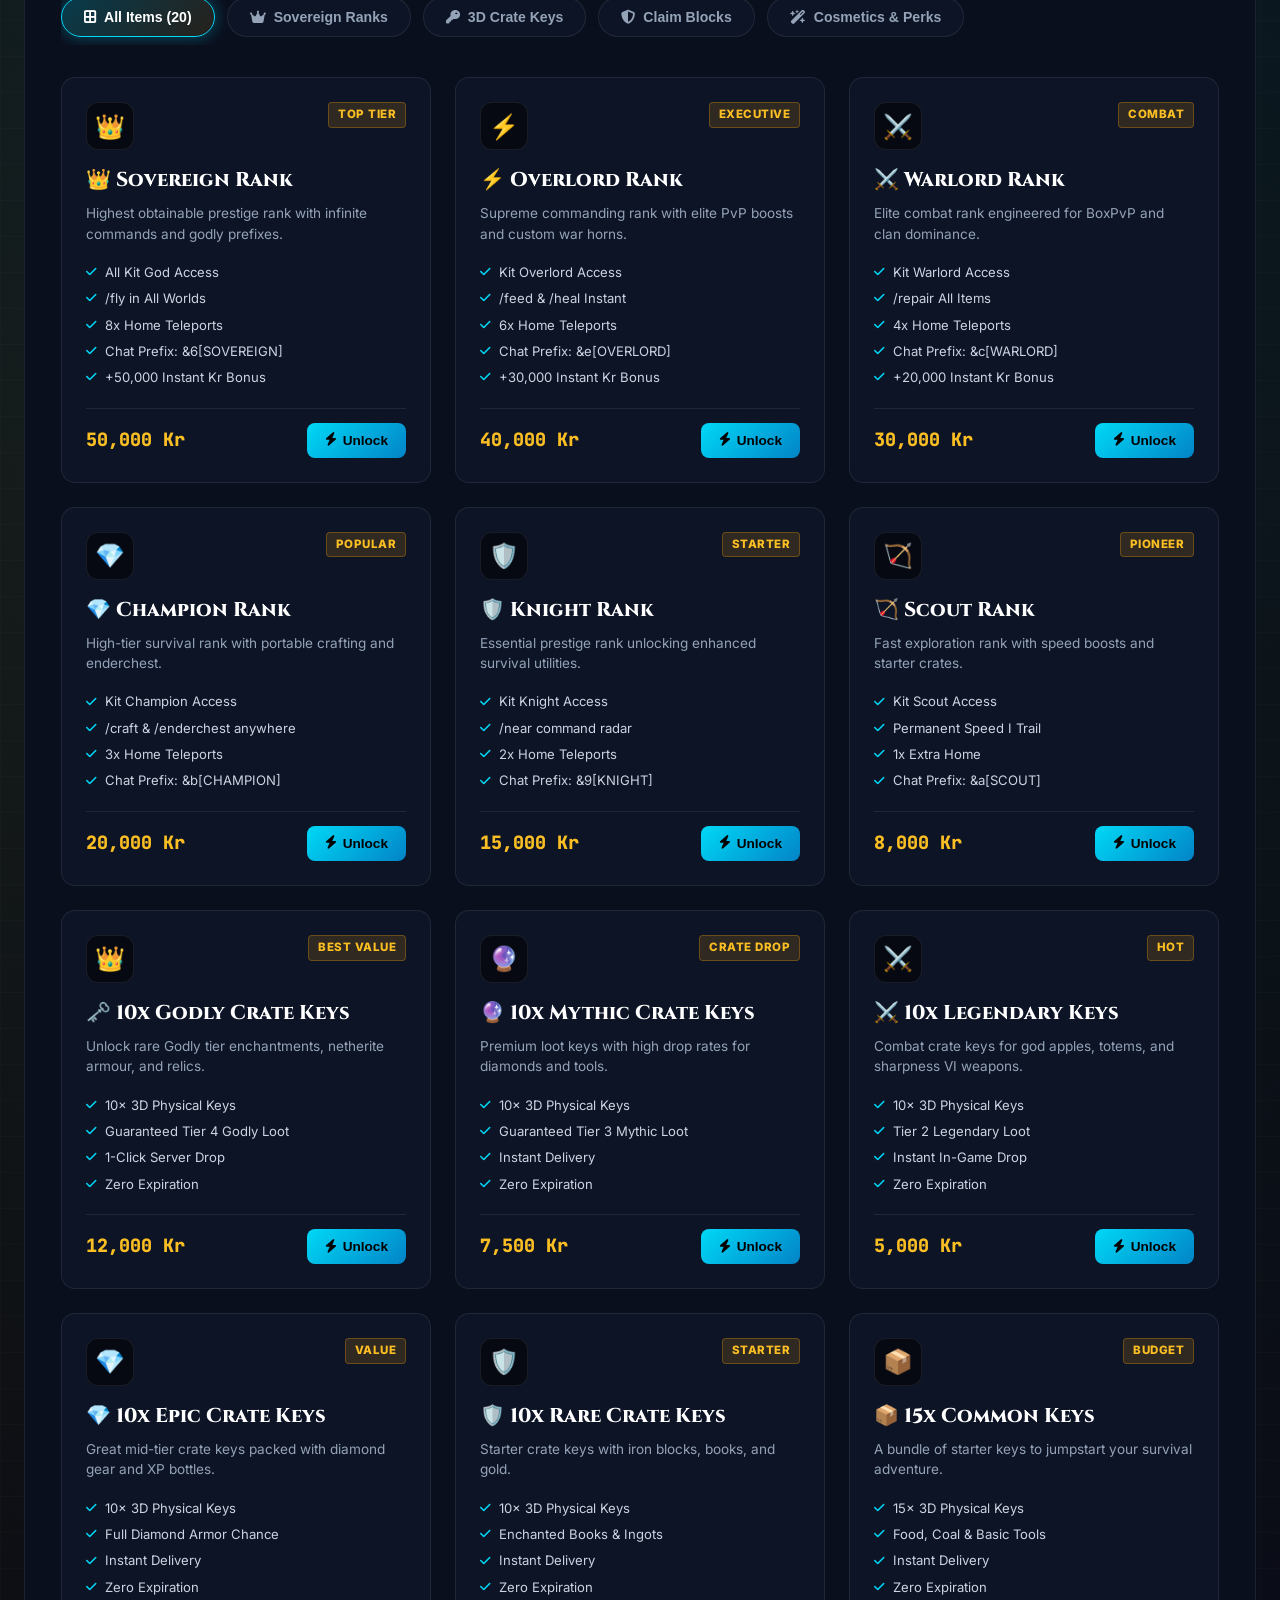
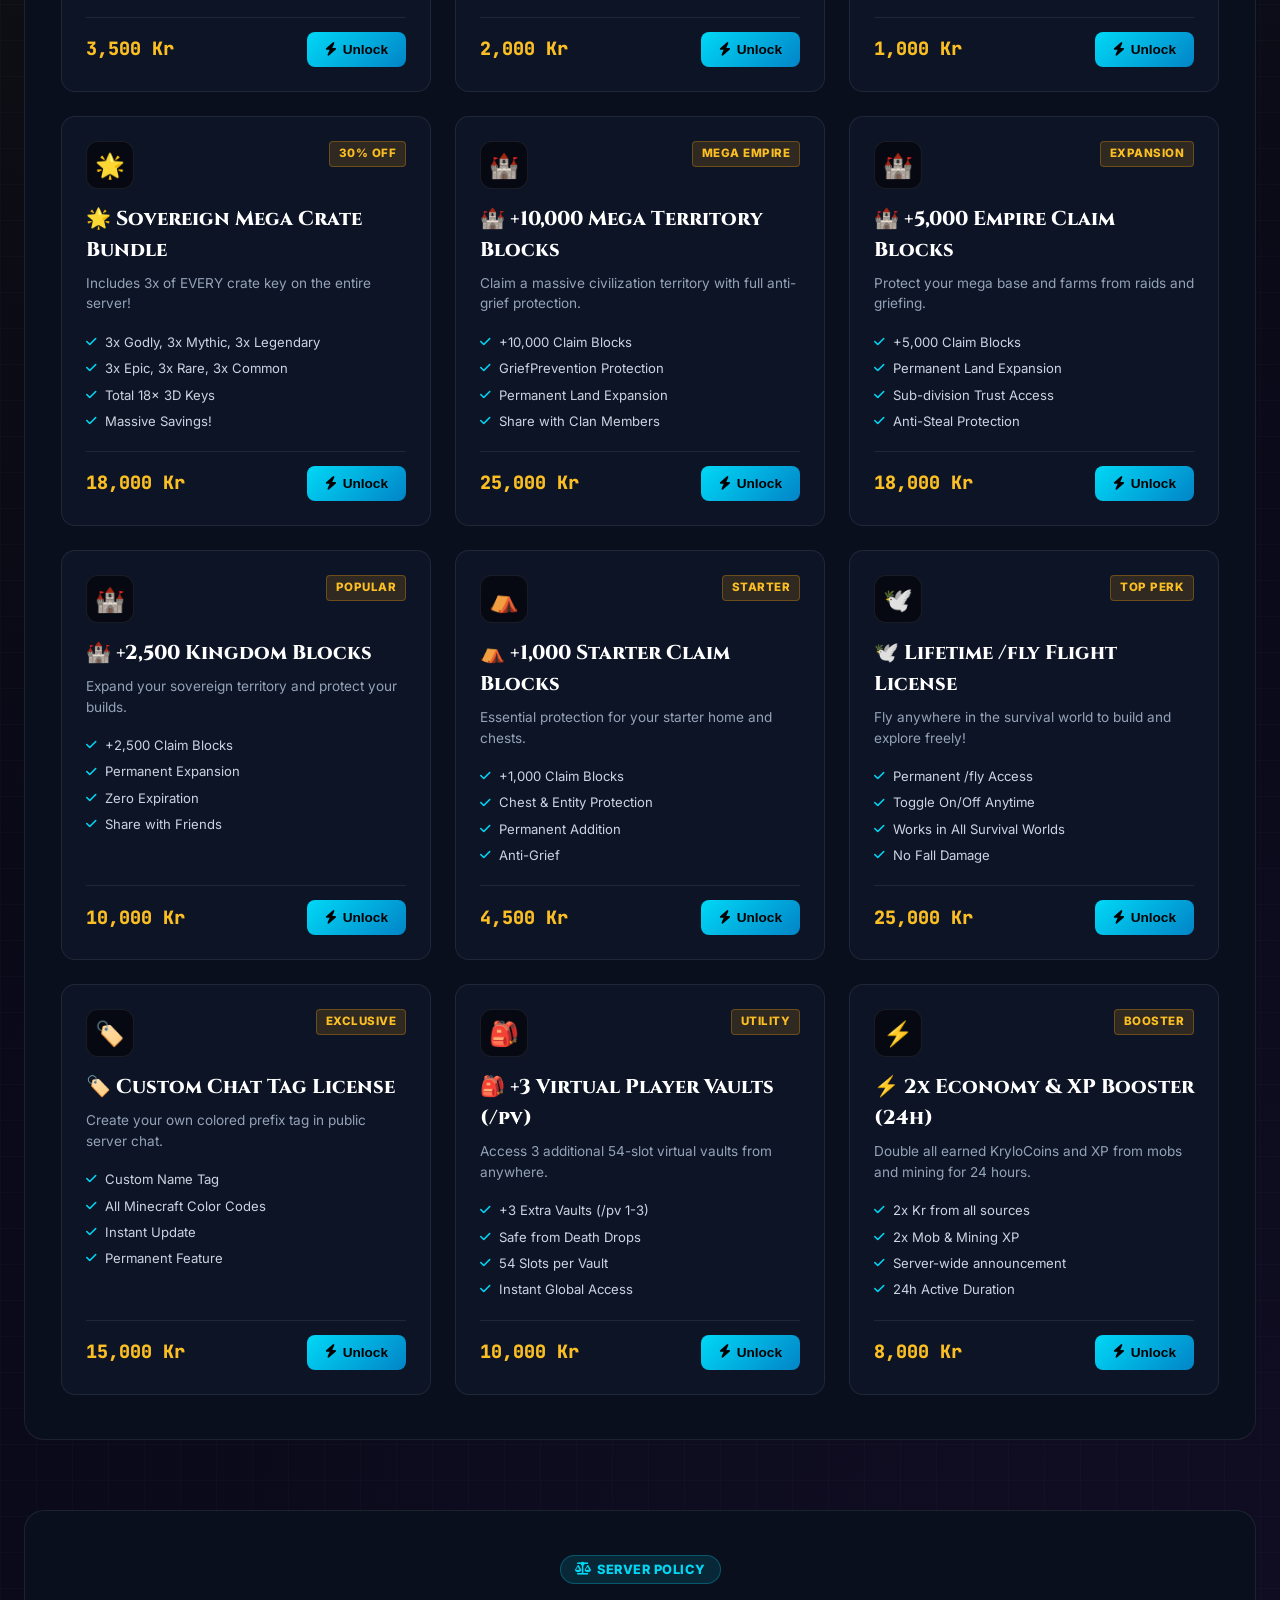
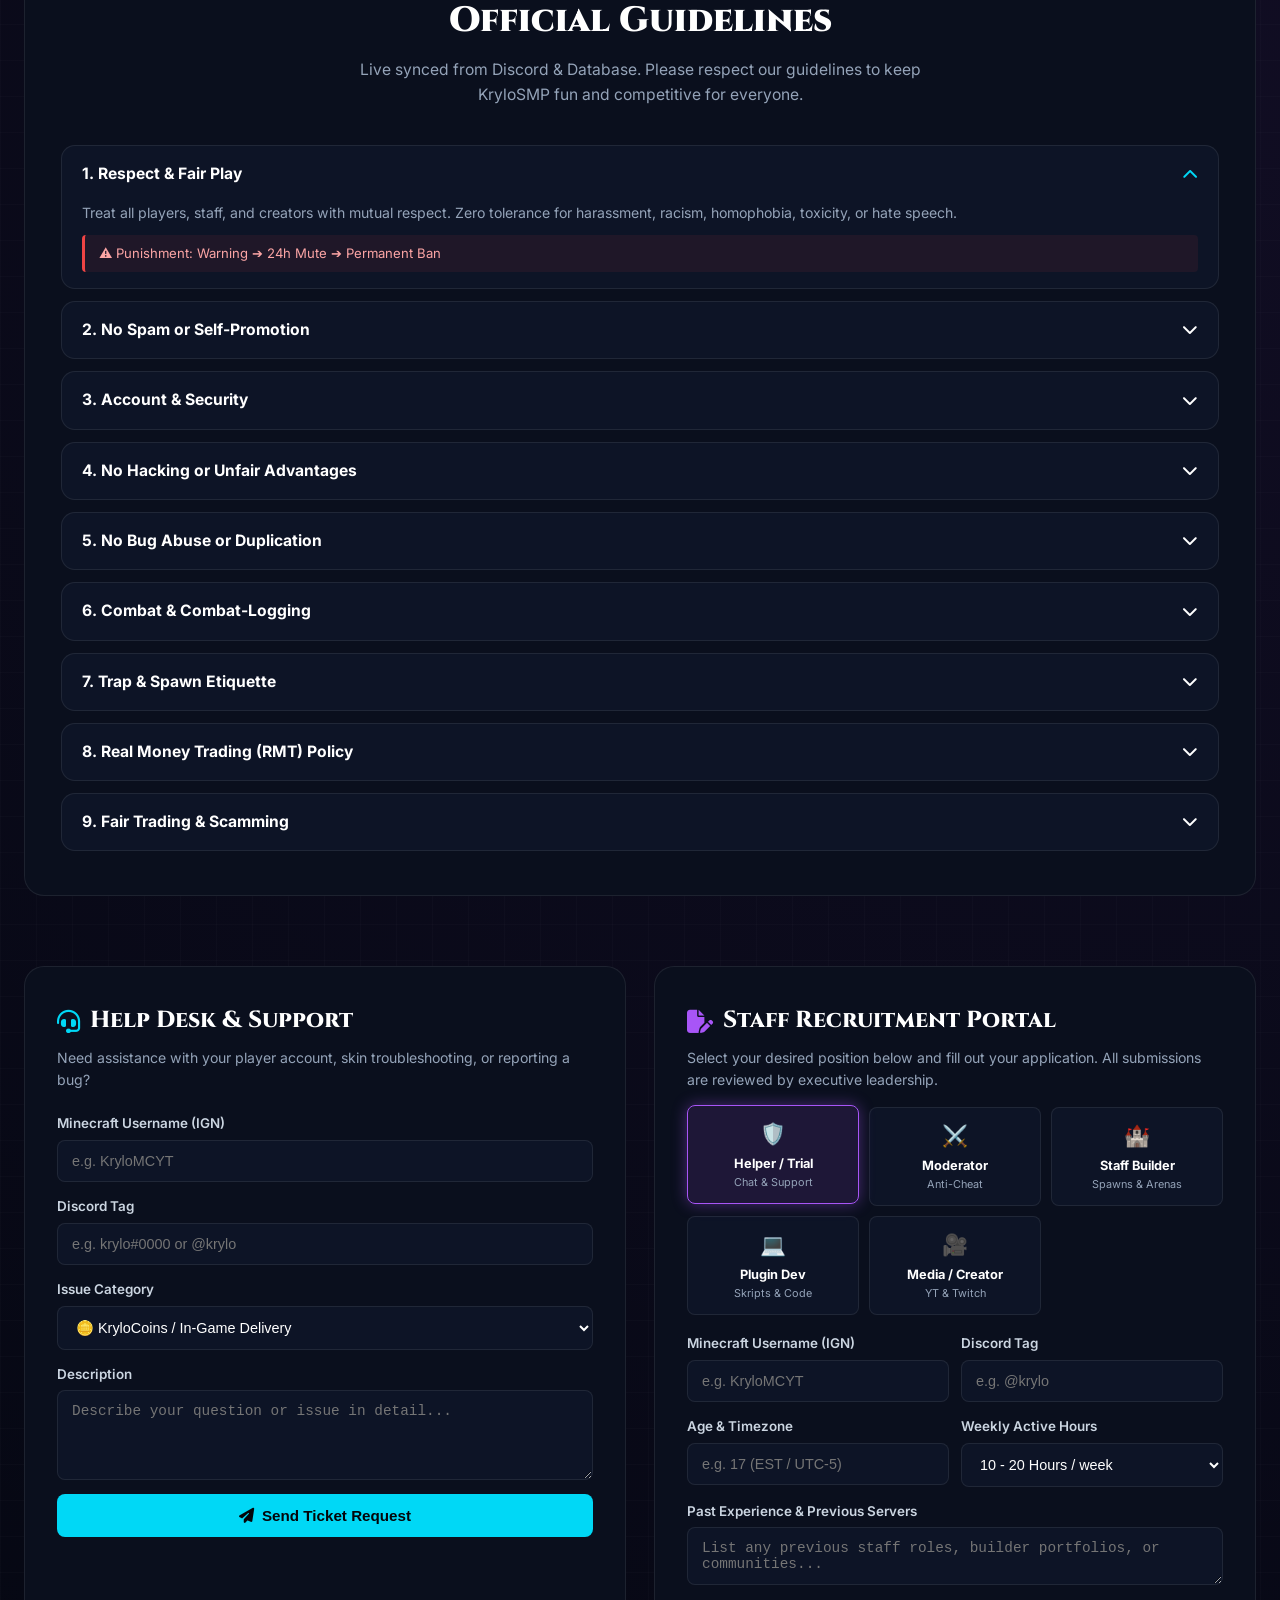
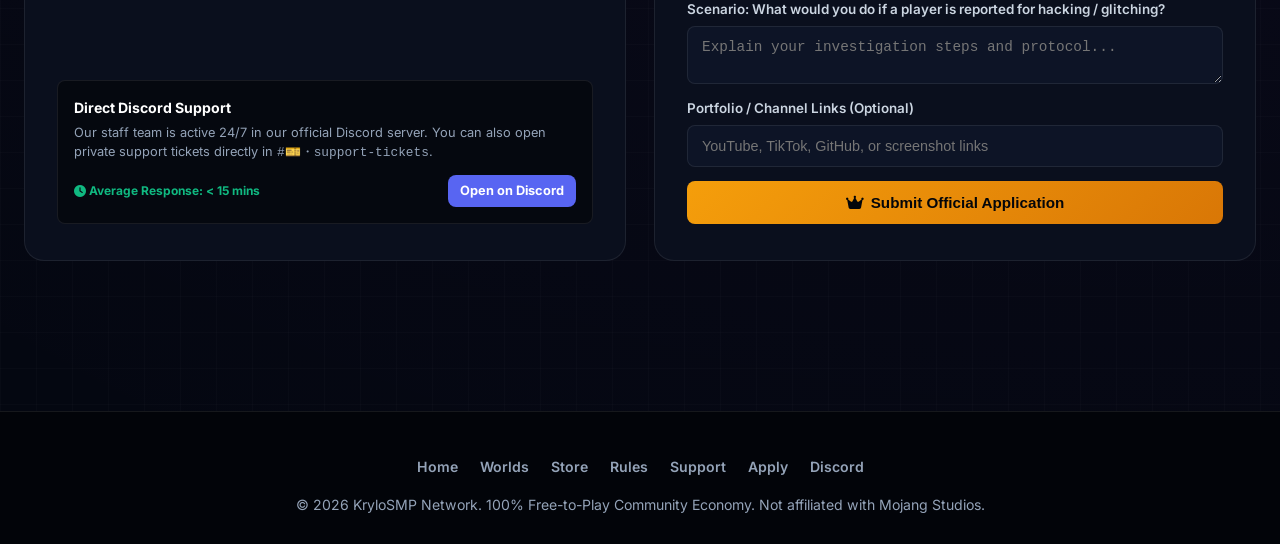
==== commit dfd41b5f: "feat: use KryloMCYT player head and skin instead of Steve" ====
--- a/main-site/index.html
+++ b/main-site/index.html
@@ -998,9 +998,9 @@
       <!-- Nav Actions -->
       <div class="nav-actions">
         <div class="user-pill" onclick="openAuthModal()" title="Click to Switch / Sync Minecraft IGN">
-          <img id="navAvatar" src="https://mc-heads.net/avatar/Krylo_MC/28" alt="Avatar" class="user-avatar">
+          <img id="navAvatar" src="https://mc-heads.net/avatar/KryloMCYT/28" alt="Avatar" class="user-avatar">
           <div>
-            <div class="user-ign" id="navIgn">Krylo_MC</div>
+            <div class="user-ign" id="navIgn">KryloMCYT</div>
             <div class="user-kc" id="navKc">10,000 Kr</div>
           </div>
         </div>
@@ -1296,7 +1296,7 @@
           <form onsubmit="submitSupportTicket(event)">
             <div class="form-group">
               <label>Minecraft Username (IGN)</label>
-              <input type="text" id="ticketIgn" placeholder="e.g. Krylo_MC" required>
+              <input type="text" id="ticketIgn" placeholder="e.g. KryloMCYT" required>
             </div>
             <div class="form-group">
               <label>Discord Tag</label>
@@ -1375,7 +1375,7 @@
             <div style="display: grid; grid-template-columns: 1fr 1fr; gap: 12px;">
               <div class="form-group">
                 <label>Minecraft Username (IGN)</label>
-                <input type="text" id="applyIgn" placeholder="e.g. Krylo_MC" required>
+                <input type="text" id="applyIgn" placeholder="e.g. KryloMCYT" required>
               </div>
               <div class="form-group">
                 <label>Discord Tag</label>
@@ -1437,10 +1437,10 @@
       </div>
 
       <div style="display: flex; gap: 16px; align-items: center; background: rgba(0,0,0,0.55); border: 1px solid var(--border); padding: 14px; border-radius: var(--radius-sm); margin-bottom: 20px;">
-        <img id="mSkin" src="https://mc-heads.net/body/Krylo_MC/right" alt="Skin" style="height: 84px; object-fit: contain;">
+        <img id="mSkin" src="https://mc-heads.net/body/KryloMCYT/right" alt="Skin" style="height: 84px; object-fit: contain;">
         <div>
           <div style="font-size: 0.75rem; color: var(--text-muted); text-transform: uppercase; font-weight: 700;">Receiving Player:</div>
-          <div id="mTargetIgn" style="font-size: 1.15rem; font-weight: 800; color: #fff;">Krylo_MC</div>
+          <div id="mTargetIgn" style="font-size: 1.15rem; font-weight: 800; color: #fff;">KryloMCYT</div>
           <div style="font-size: 0.75rem; color: var(--green); margin-top: 4px; font-weight: 600;"><i class="fa-solid fa-bolt"></i> Auto-dispatched with sub-50ms sync</div>
         </div>
       </div>
@@ -1473,7 +1473,7 @@
       <form onsubmit="saveAuthIgn(event)">
         <div style="margin-bottom: 18px;">
           <label style="font-size: 0.82rem; font-weight: 700; color: var(--text-muted); margin-bottom: 6px; display: block;">Minecraft Username (IGN):</label>
-          <input type="text" id="authIgnInput" required placeholder="e.g. Krylo_MC or .BedrockUser" style="width: 100%; background: #000; border: 1px solid var(--border); color: #fff; padding: 12px 14px; border-radius: var(--radius-sm); font-weight: 700; font-size: 0.95rem;">
+          <input type="text" id="authIgnInput" required placeholder="e.g. KryloMCYT or .BedrockUser" style="width: 100%; background: #000; border: 1px solid var(--border); color: #fff; padding: 12px 14px; border-radius: var(--radius-sm); font-weight: 700; font-size: 0.95rem;">
         </div>
         <button type="submit" class="btn-primary" style="width: 100%; justify-content: center; padding: 13px;">
           <i class="fa-solid fa-check"></i> Save & Sync Player
@@ -1533,7 +1533,7 @@
     ];
 
     let selectedProduct = null;
-    let activeIgn = localStorage.getItem('krylo_active_ign') || 'Krylo_MC';
+    let activeIgn = localStorage.getItem('krylo_active_ign') || 'KryloMCYT';
 
     function init() {
       updateUserPill();
@@ -1598,7 +1598,7 @@
     }
 
     function updateModalSkin(ign) {
-      const clean = (ign || 'Steve').replace(/^\./, '').trim().replace(/\s+/g, '_');
+      const clean = (ign || 'KryloMCYT').replace(/^\./, '').trim().replace(/\s+/g, '_');
       document.getElementById('mTargetIgn').innerText = ign || 'Player';
       document.getElementById('mSkin').src = `https://mc-heads.net/body/${encodeURIComponent(clean)}/right`;
     }
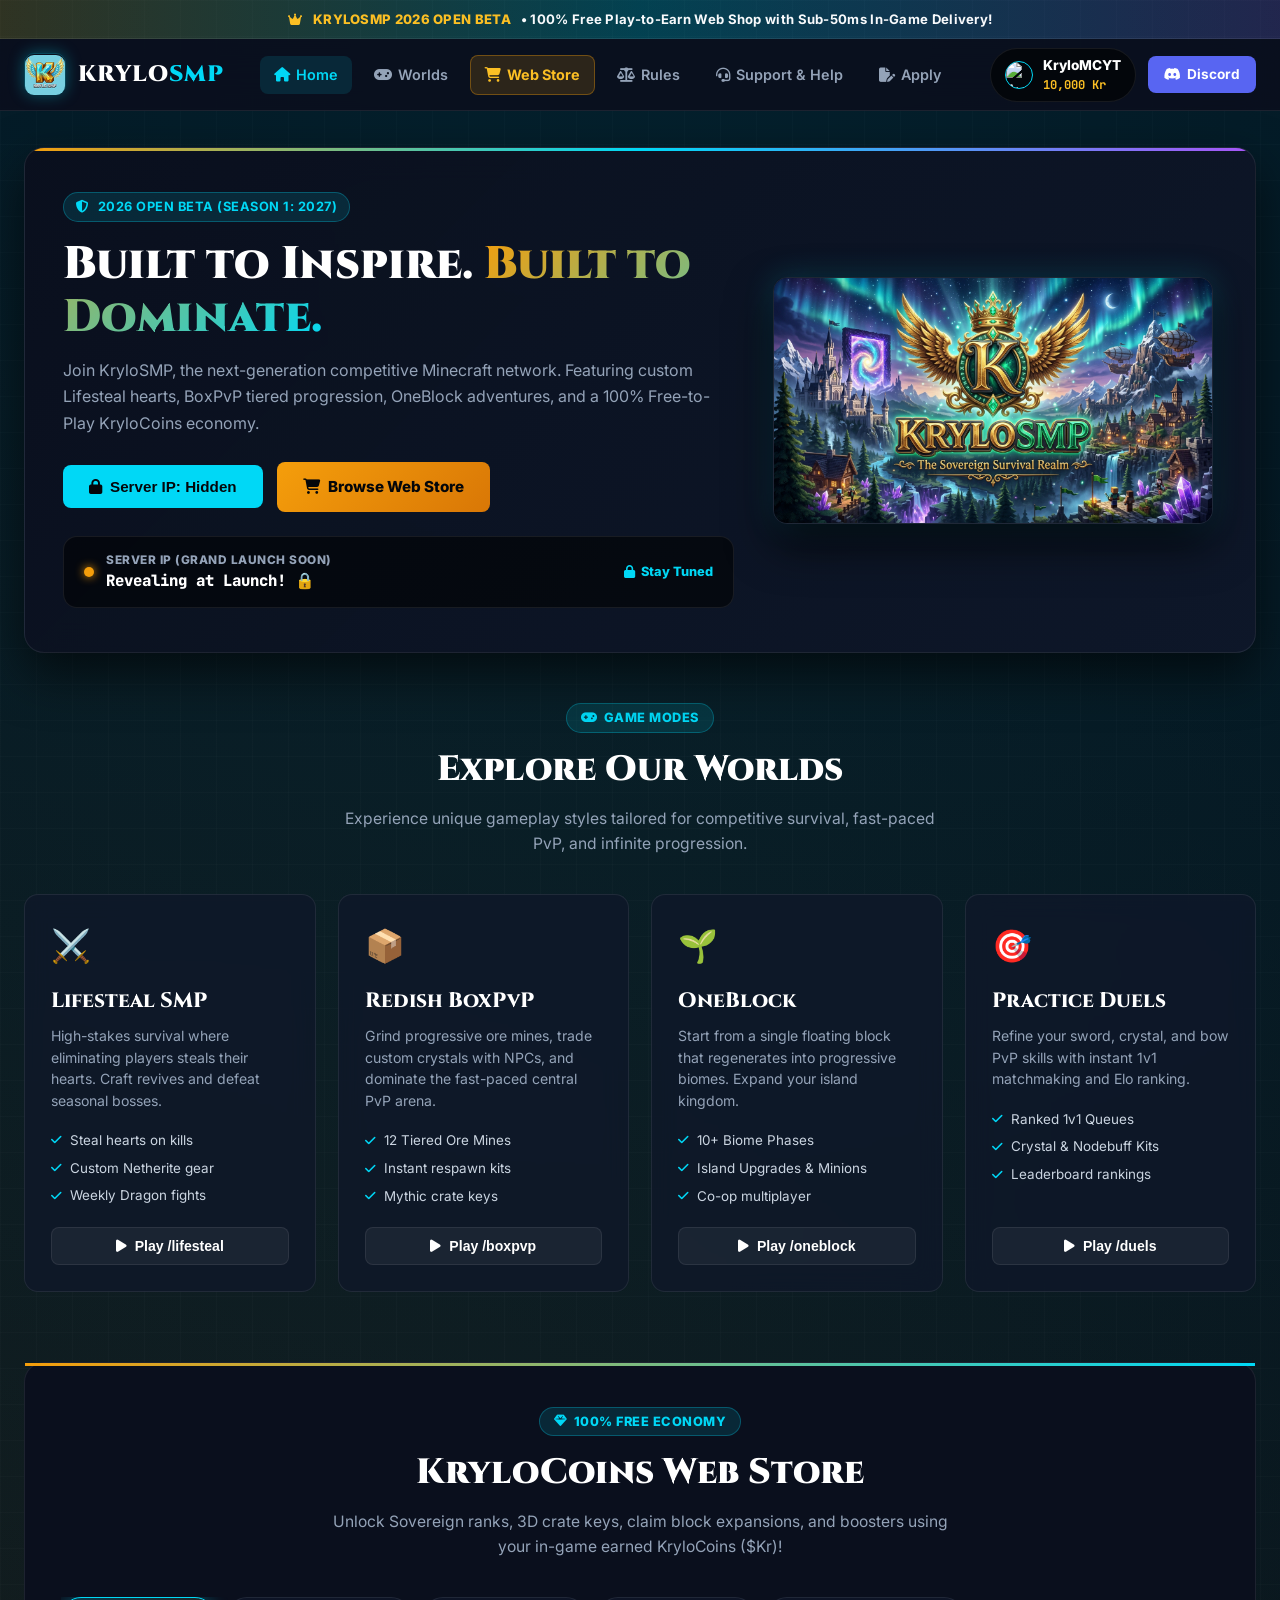
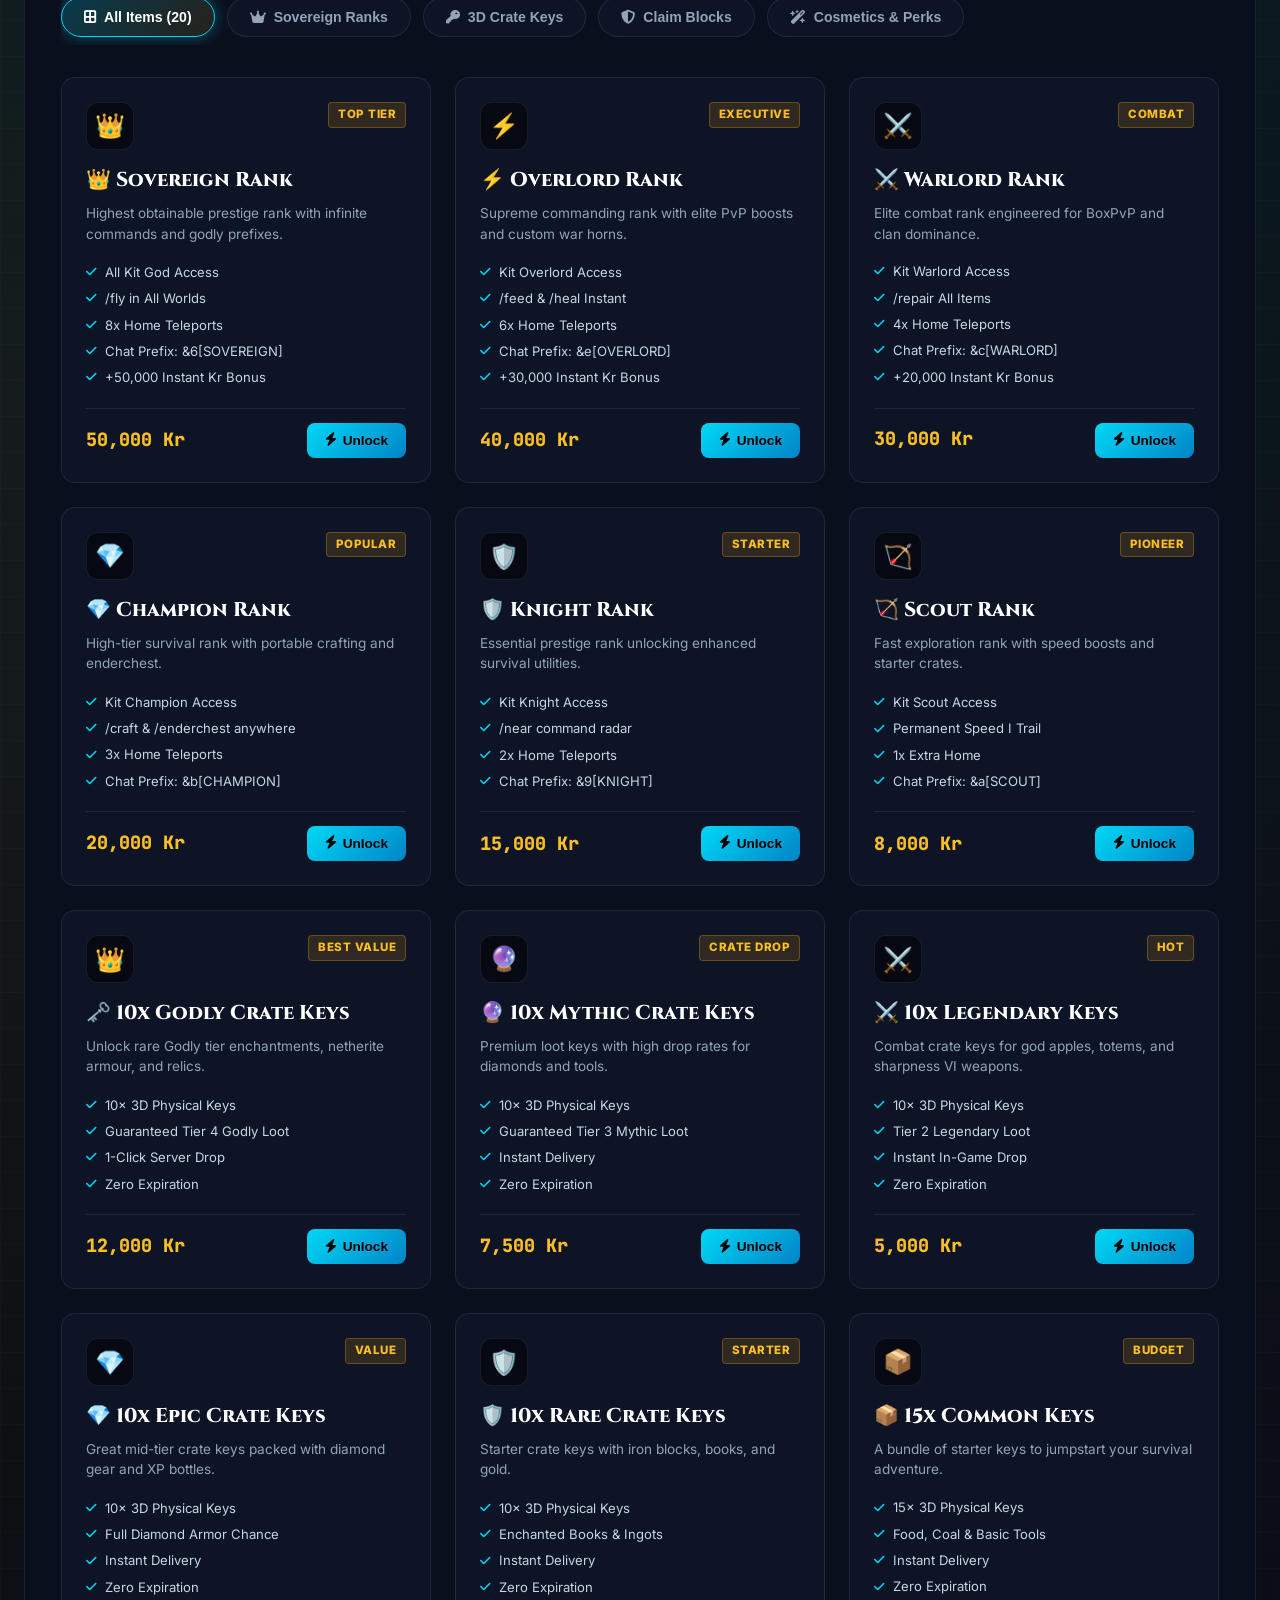
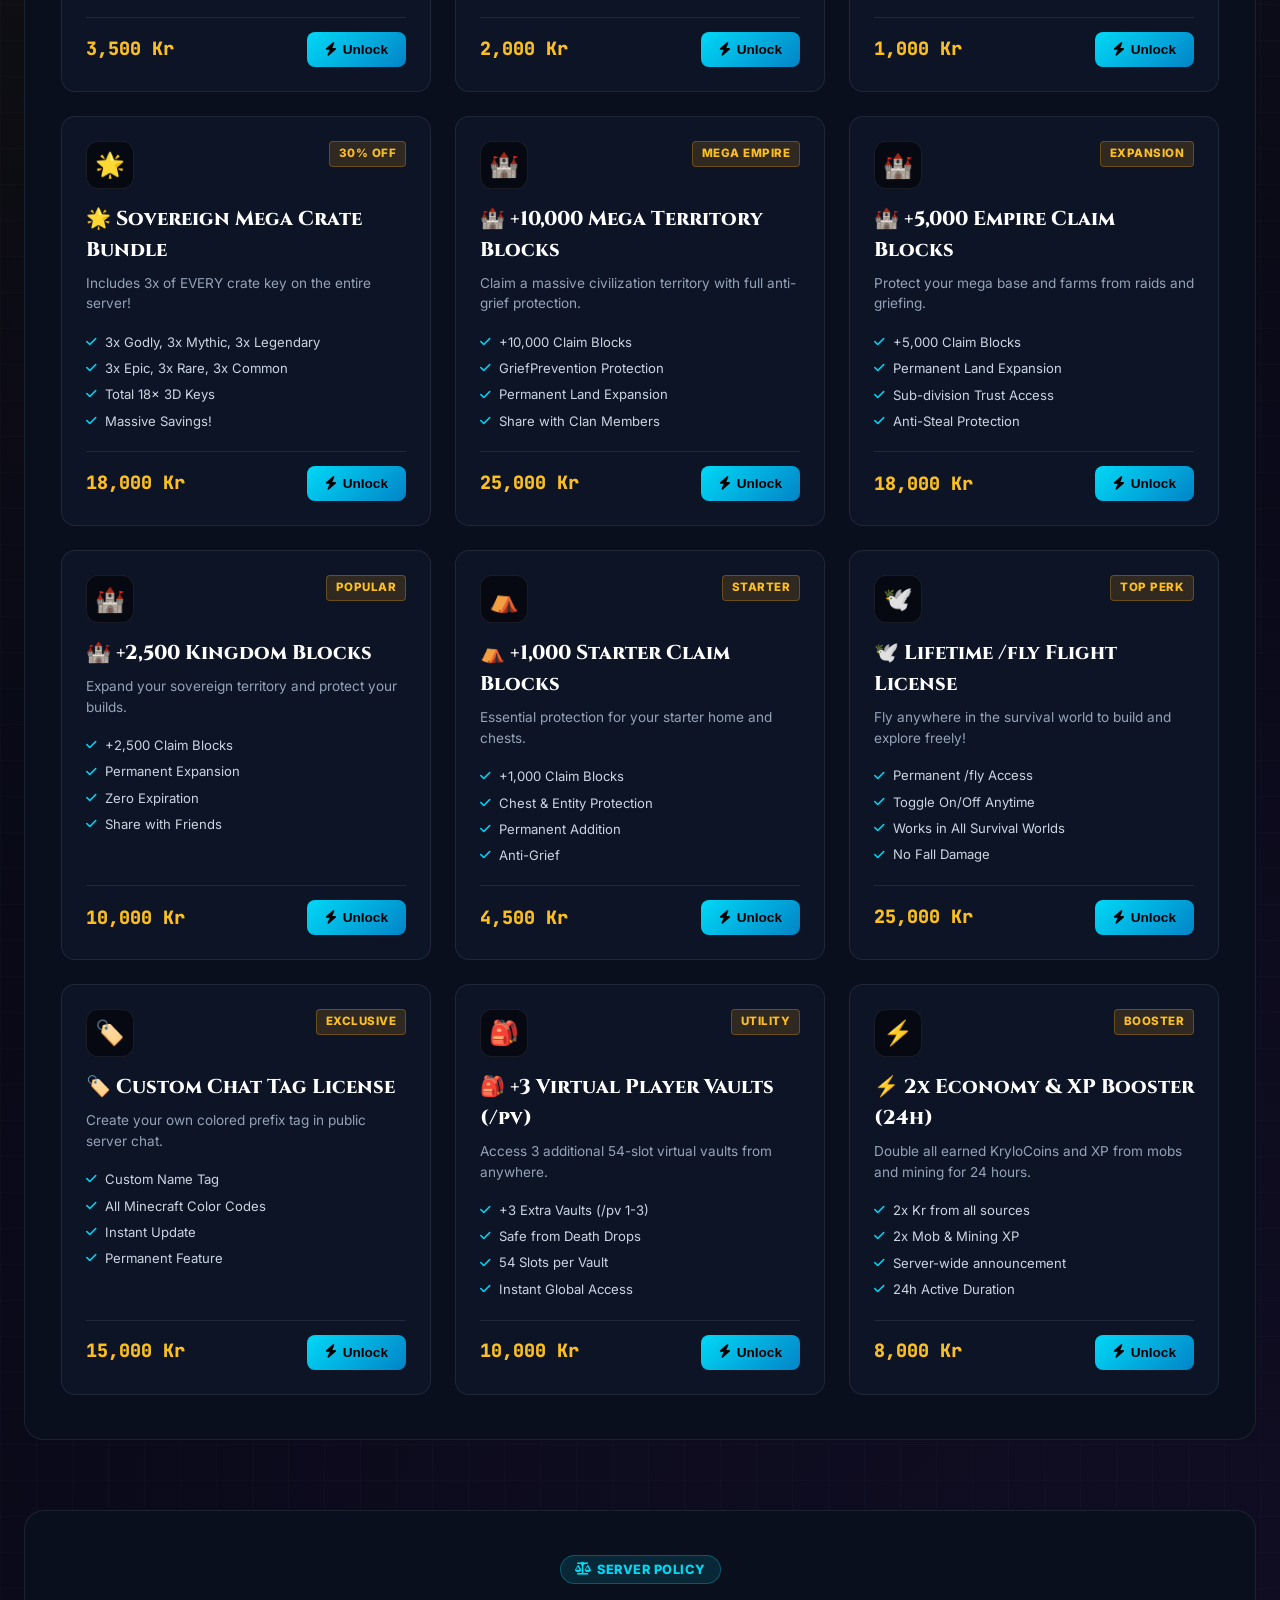
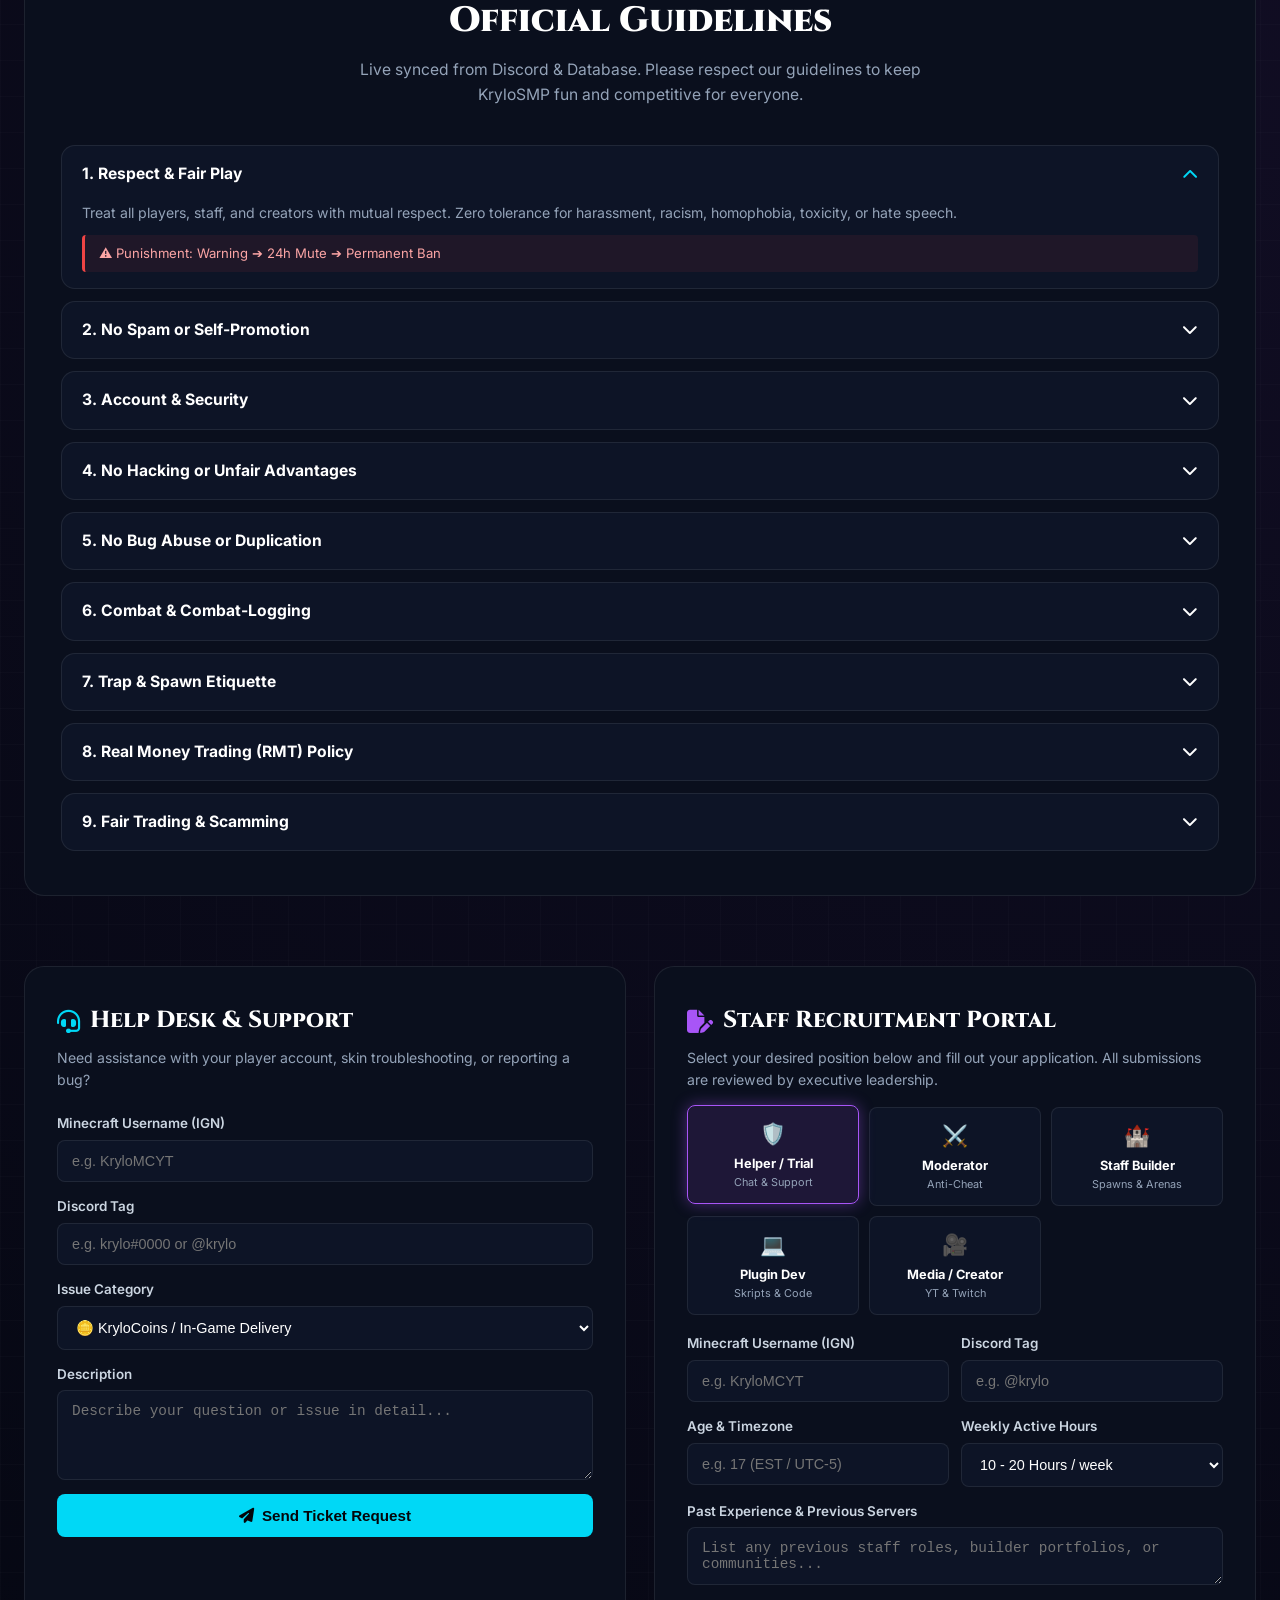
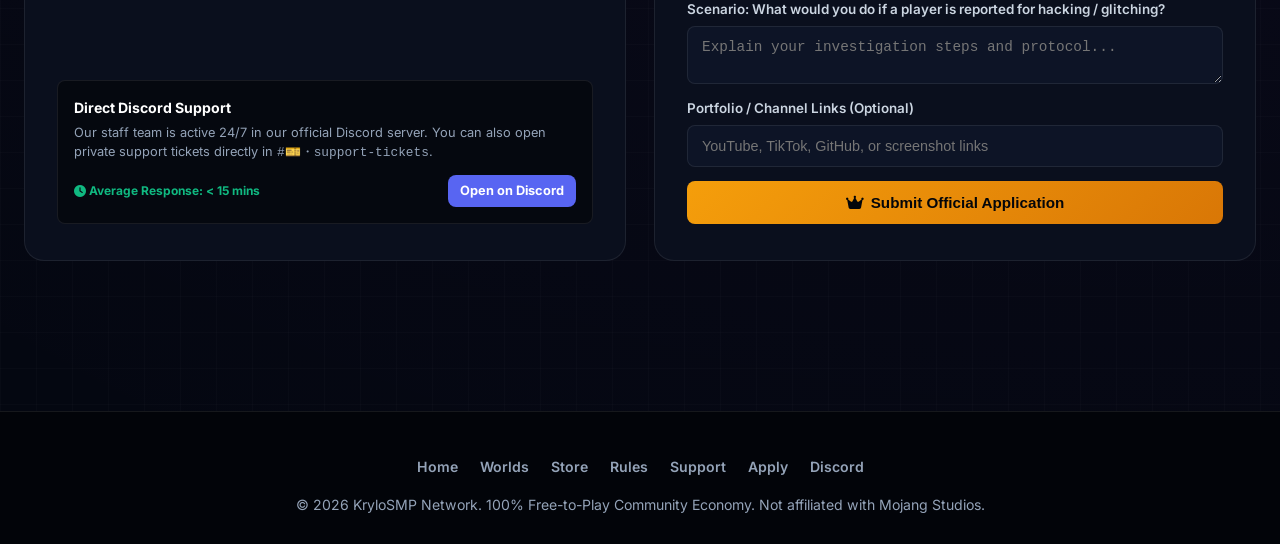
==== commit 6b806202: "feat: hide server IP for launch secrecy and update official banner" ====
--- a/main-site/index.html
+++ b/main-site/index.html
@@ -1040,22 +1040,22 @@
         
         <div class="hero-cta-group">
           <button class="btn-primary" onclick="copyIp()">
-            <i class="fa-solid fa-play"></i> Copy Server IP
+            <i class="fa-solid fa-lock"></i> Server IP: Hidden
           </button>
           <a href="#store" class="btn-gold">
             <i class="fa-solid fa-cart-shopping"></i> Browse Web Store
           </a>
         </div>
 
-        <div class="ip-card-box" onclick="copyIp()" title="Click to copy server IP">
+        <div class="ip-card-box" onclick="copyIp()" title="Server IP will be revealed at launch!">
           <div class="ip-left">
-            <div class="dot-online"></div>
+            <div class="dot-online" style="background: #f59e0b; box-shadow: 0 0 10px #f59e0b;"></div>
             <div>
-              <div class="ip-title">Server IP (Java & Bedrock)</div>
-              <div class="ip-val" id="serverIpDisplay">krylosmp.falix.gg:29273</div>
+              <div class="ip-title">Server IP (Grand Launch Soon)</div>
+              <div class="ip-val" id="serverIpDisplay">Revealing at Launch! 🔒</div>
             </div>
           </div>
-          <div class="ip-copy-btn"><i class="fa-regular fa-copy"></i> Click to Copy</div>
+          <div class="ip-copy-btn"><i class="fa-solid fa-lock"></i> Stay Tuned</div>
         </div>
       </div>
 
@@ -1744,8 +1744,8 @@
     }
 
     function copyIp() {
-      navigator.clipboard.writeText('krylosmp.falix.gg:29273');
-      showToast('📋 Copied krylosmp.falix.gg:29273 to clipboard!');
+      navigator.clipboard.writeText('play.krylosmp.net');
+      showToast('🔒 Server IP is confidential and will be revealed at Grand Launch! Keep an eye on announcements.');
     }
 
     function toggleMobileNav() {
